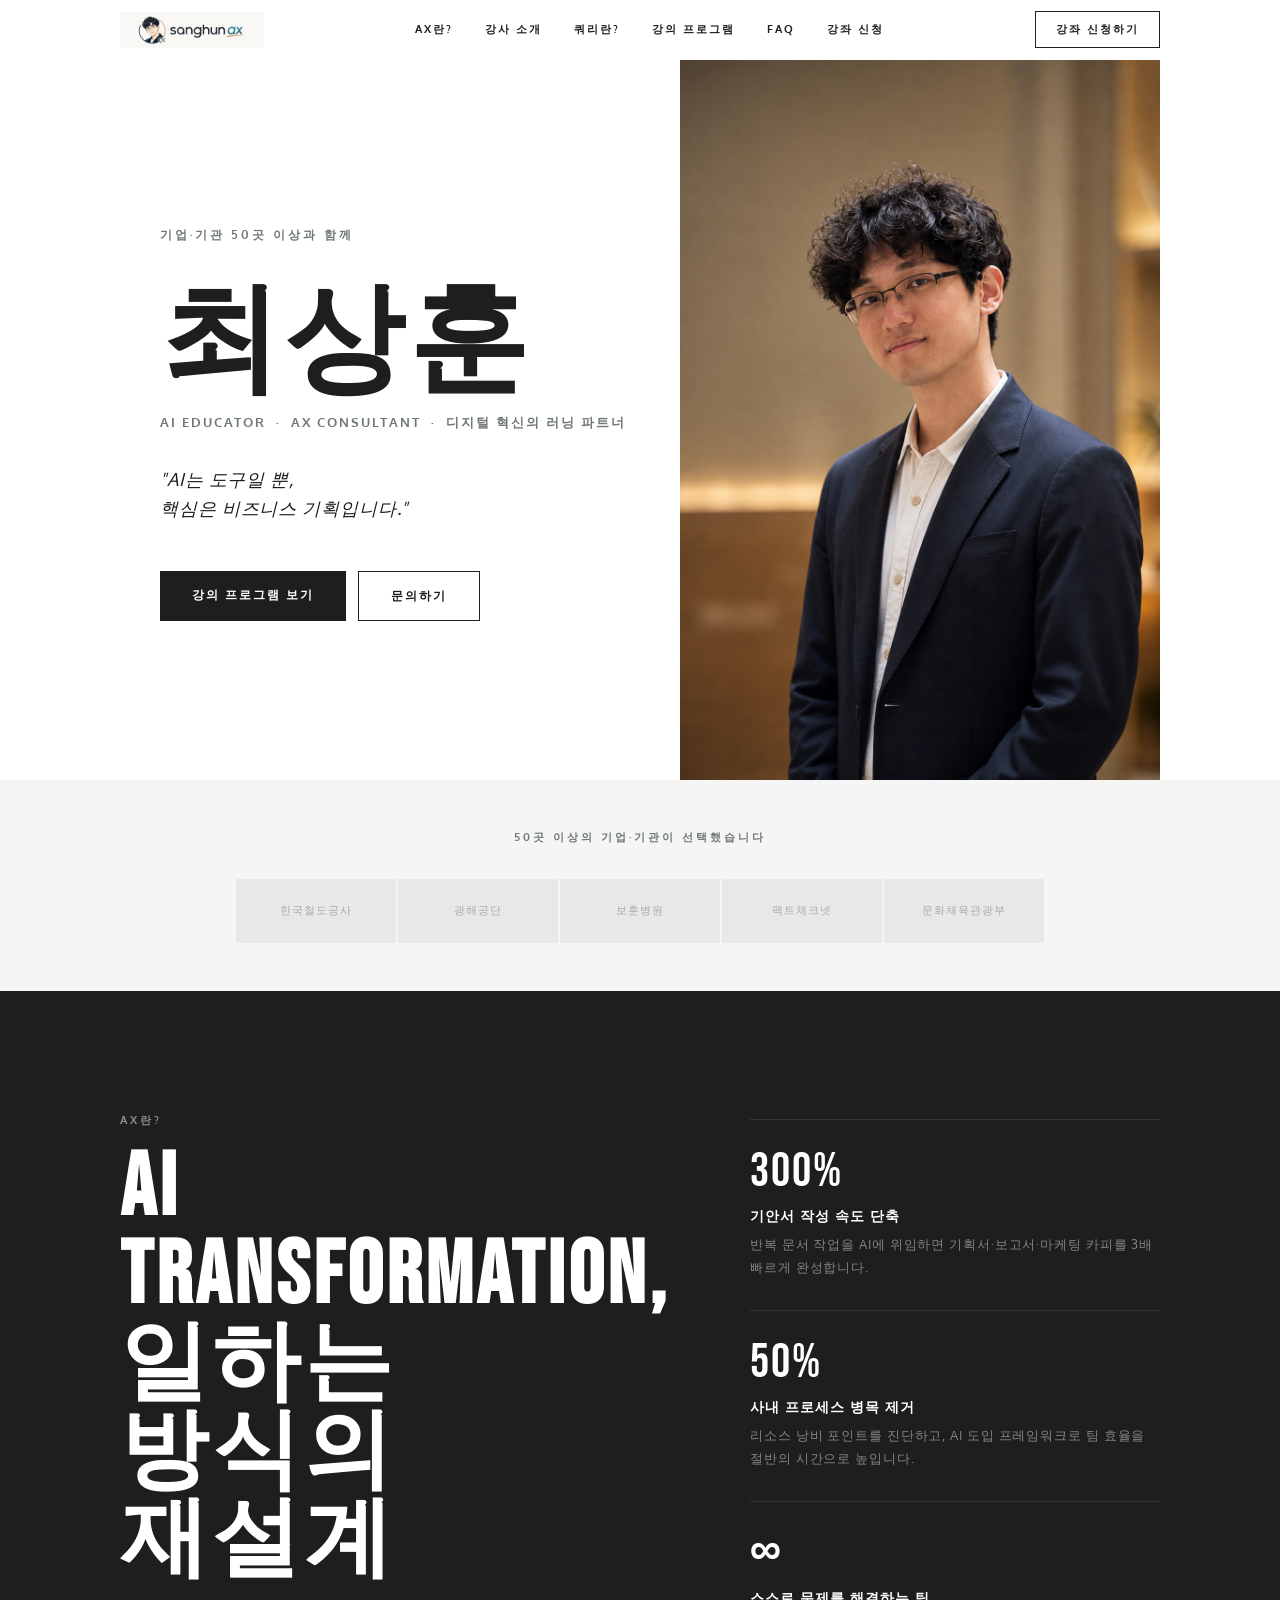
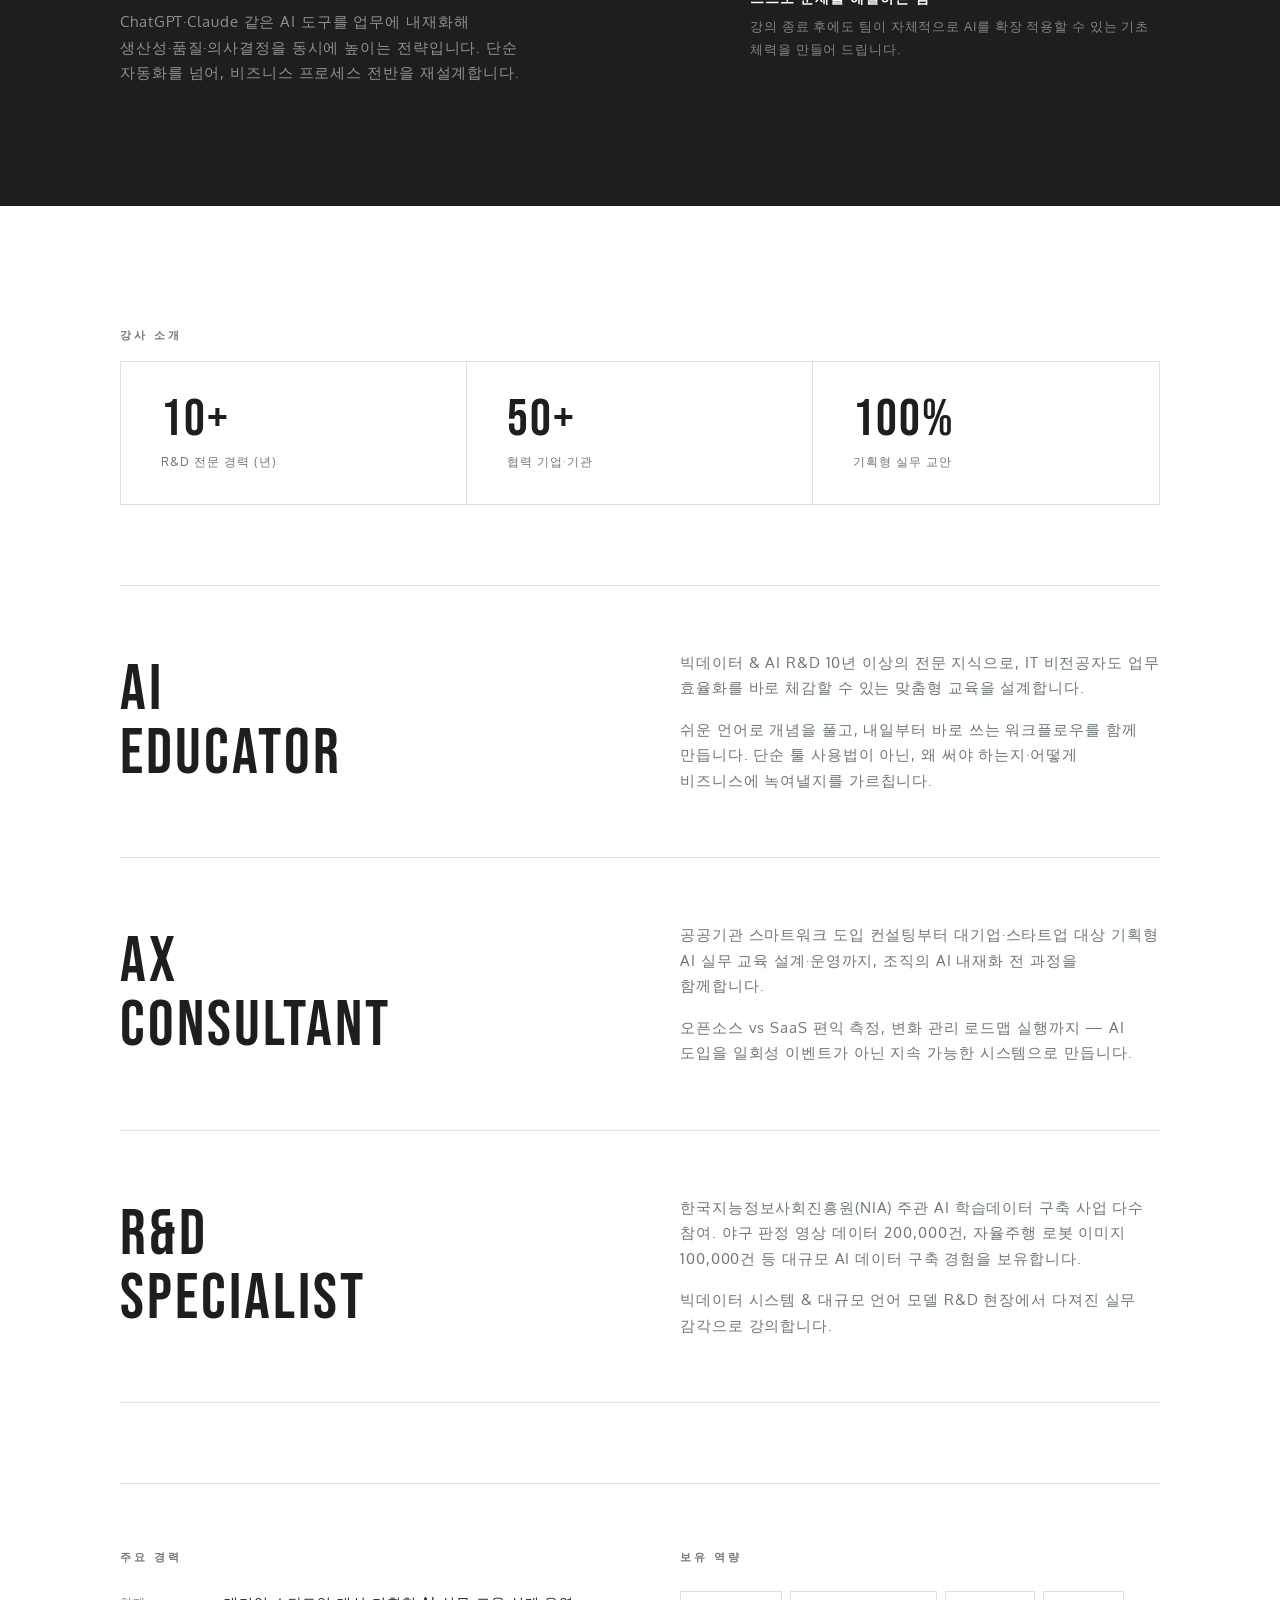
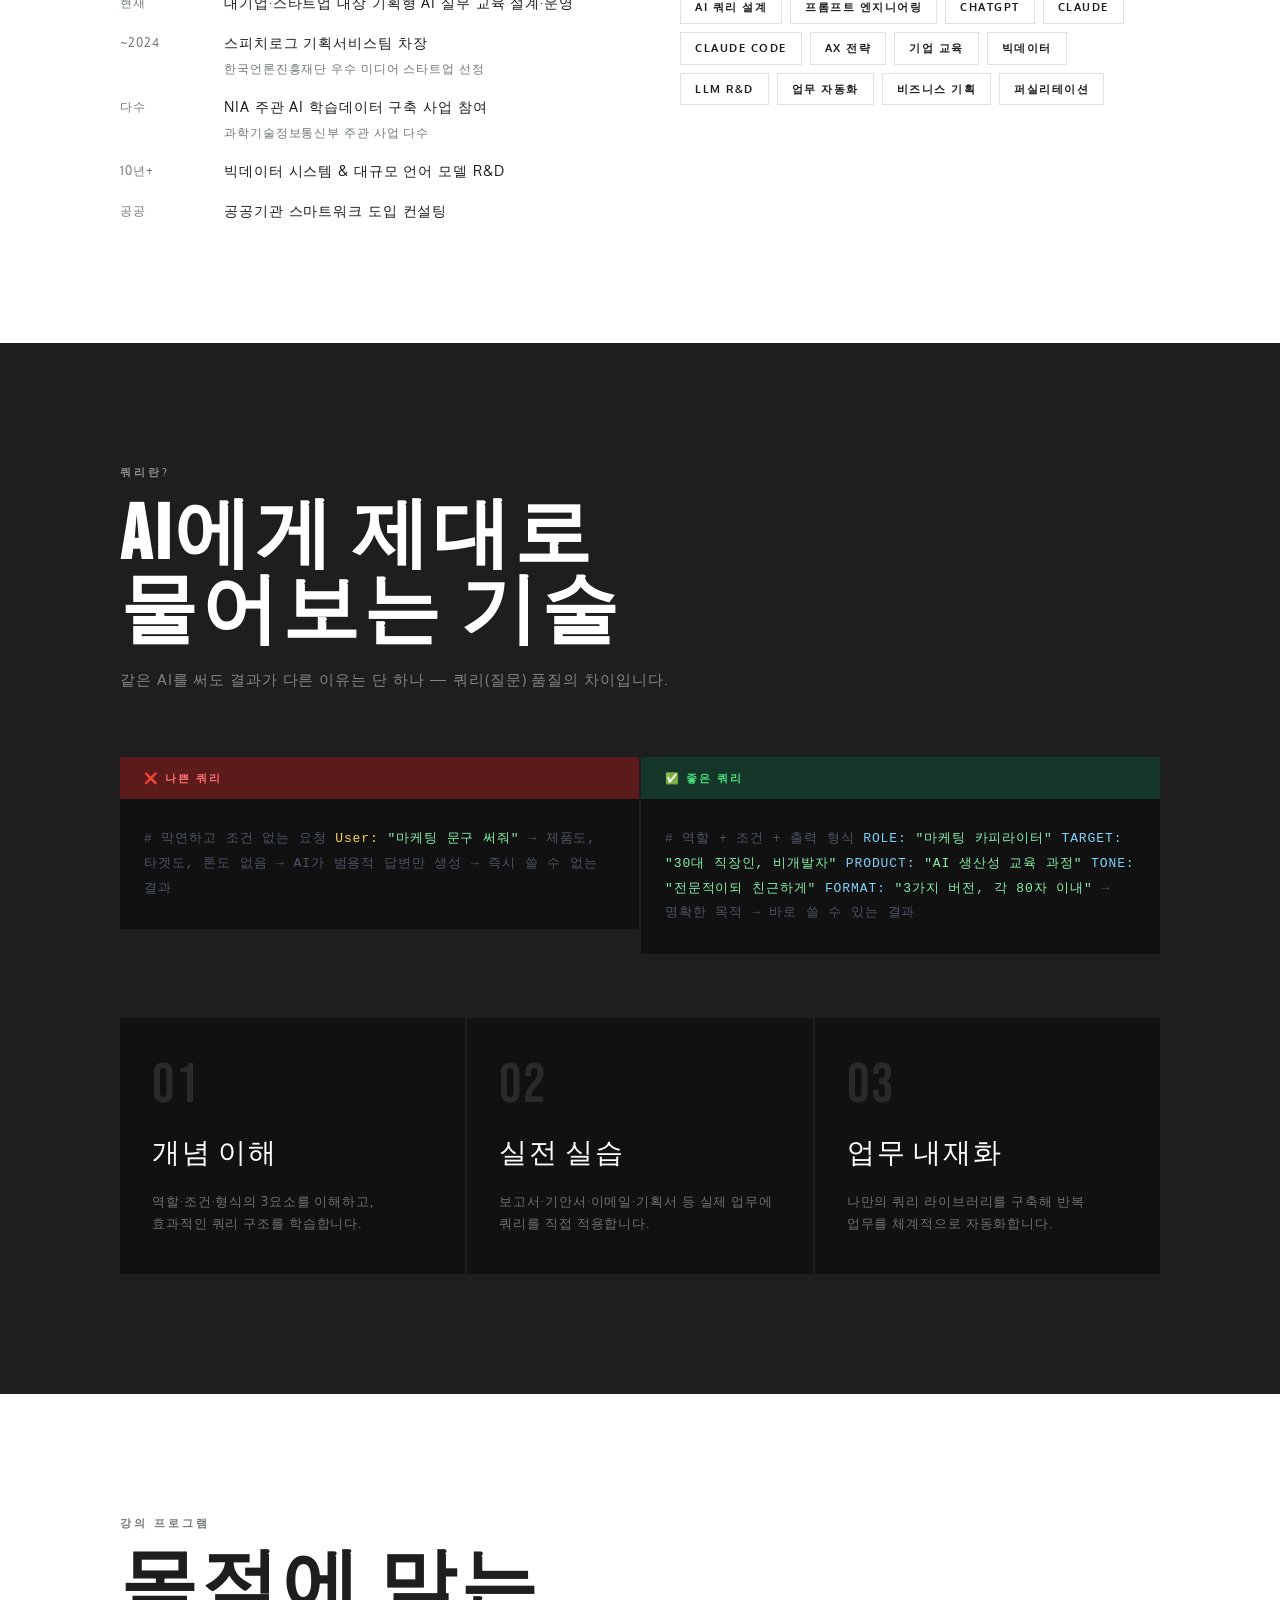
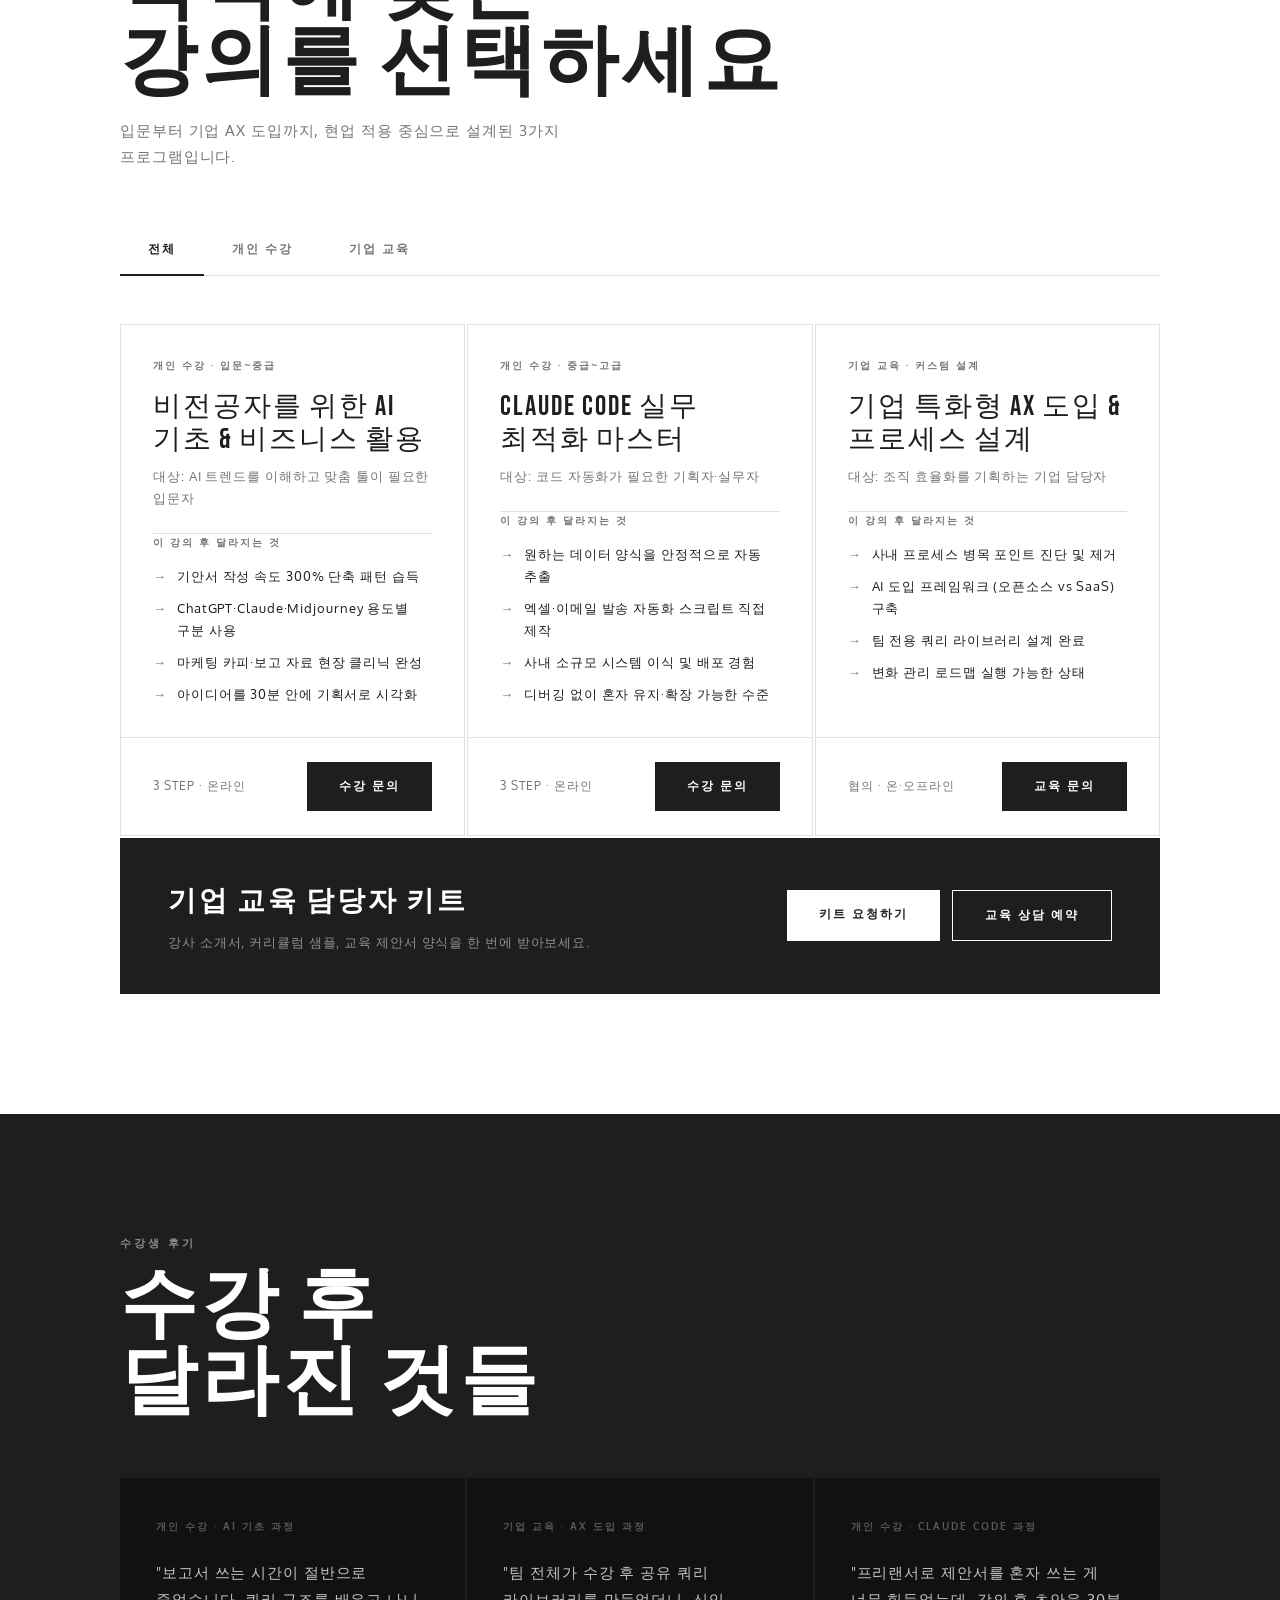
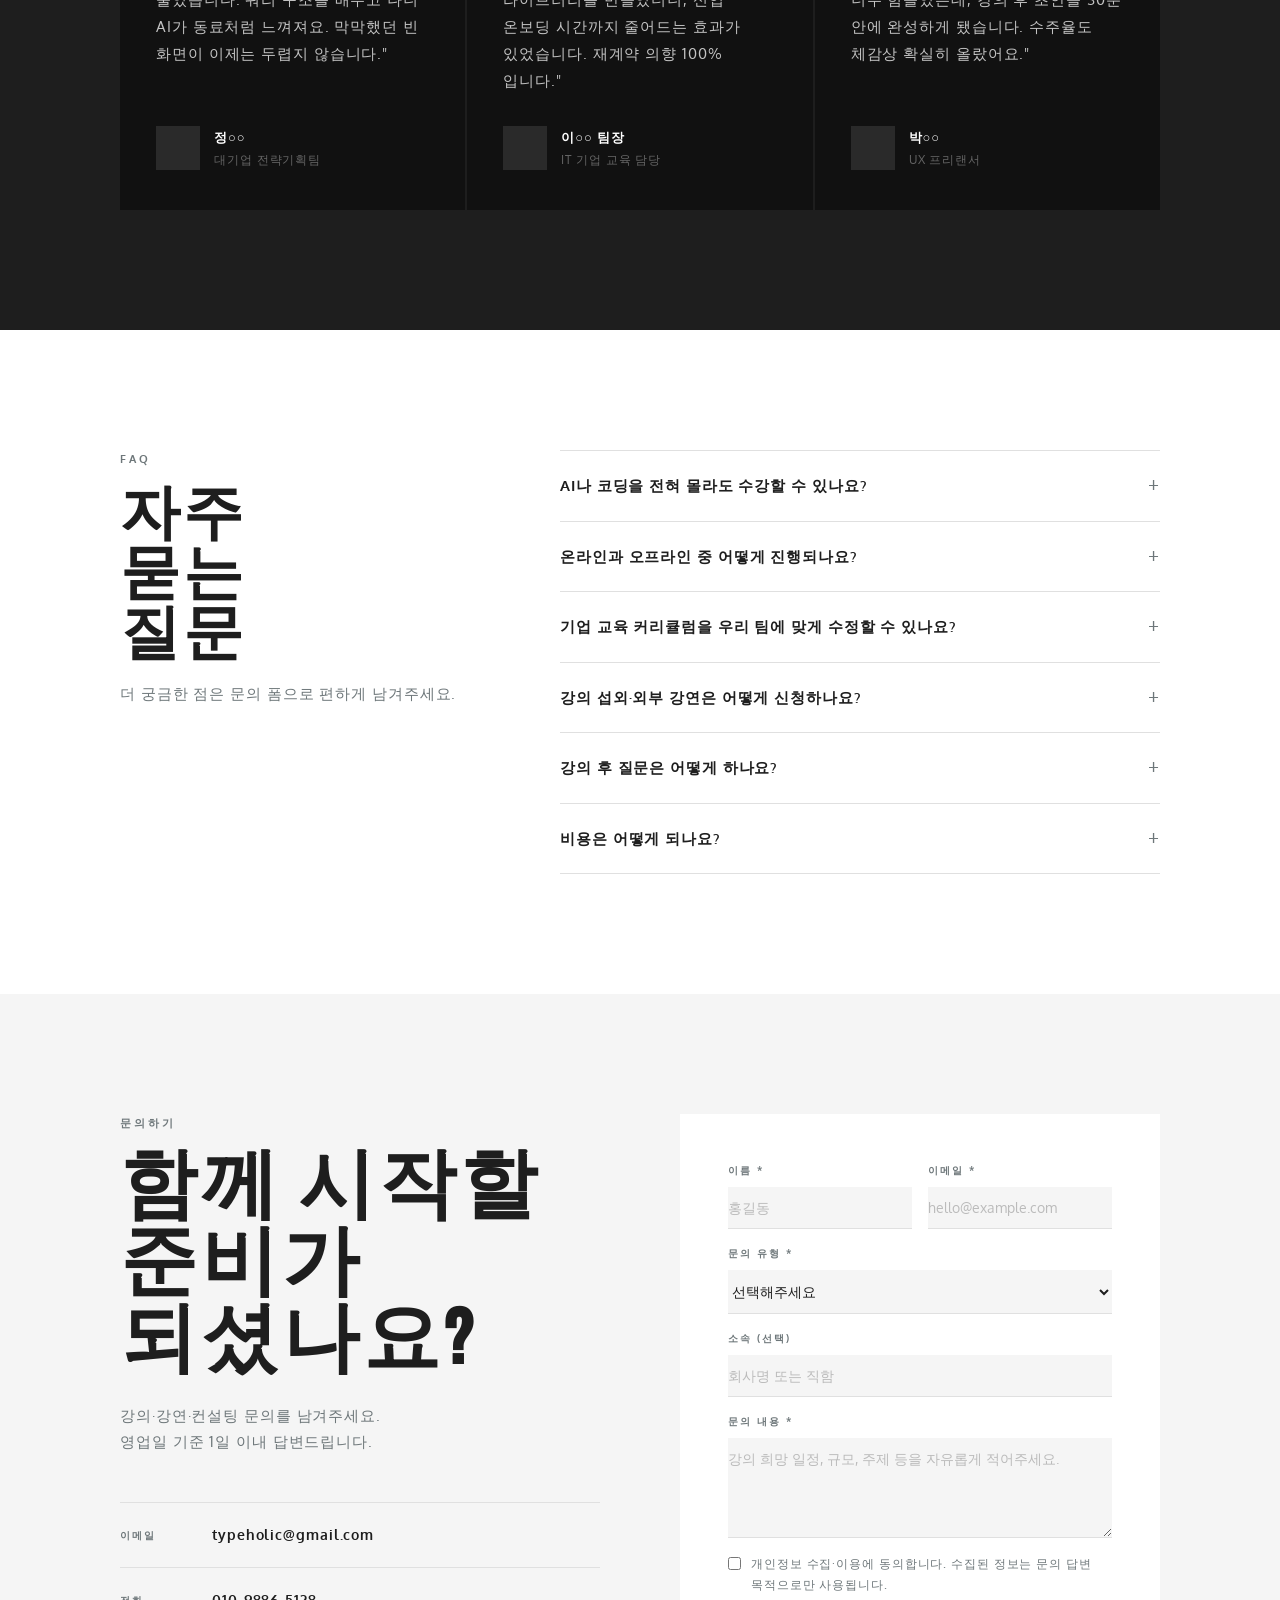
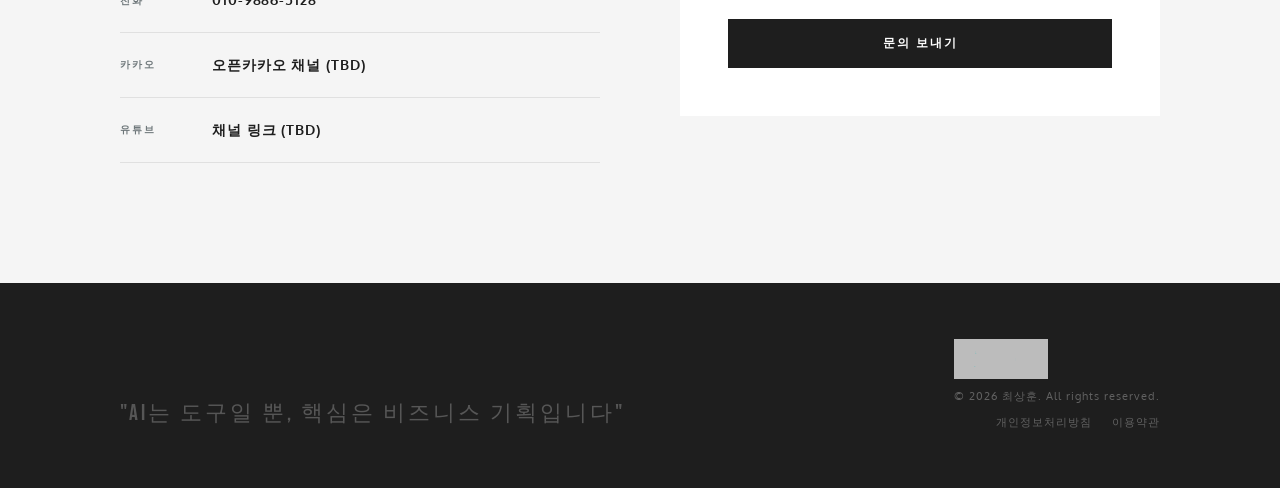
==== about.html @ 155c6e93 "Make course page the site root index; move instructor page to about.html - course.html content is no" ====
<!DOCTYPE html>
<html lang="ko">
<head>
  <meta charset="UTF-8" />
  <meta name="viewport" content="width=device-width, initial-scale=1.0" />
  <title>최상훈 — AI Educator & AX Consultant</title>
  <link rel="preconnect" href="https://fonts.googleapis.com" />
  <link rel="preconnect" href="https://fonts.gstatic.com" crossorigin />
  <link href="https://fonts.googleapis.com/css2?family=Bebas+Neue&family=Oxygen:wght@300;400;700&display=swap" rel="stylesheet" />
  <style>
    /* ─── Reset ─── */
    *, *::before, *::after { box-sizing: border-box; margin: 0; padding: 0; }
    html { scroll-behavior: smooth; }
    body { font-family: 'Oxygen', sans-serif; font-size: 15px; line-height: 1.7; letter-spacing: 0.9px; color: #6e777a; background: #fff; word-break: keep-all; overflow-wrap: break-word; }
    img  { max-width: 100%; display: block; }
    a    { color: inherit; text-decoration: none; }

    /* ─── Tokens ─── */
    :root {
      --black:      #1e1e1e;
      --white:      #ffffff;
      --gray-body:  #6e777a;
      --gray-light: #f5f5f5;
      --border:     #e0e0e0;
      --max-w:      1120px;
      --sec-pad:    120px 0;
    }

    /* ─── Utilities ─── */
    .wrap      { max-width: var(--max-w); margin: 0 auto; padding: 0 40px; }
    .bebas     { font-family: 'Bebas Neue', sans-serif; font-weight: 400; }
    .fade-up   { opacity: 0; transform: translateY(28px); transition: opacity .6s ease, transform .6s ease; }
    .fade-up.visible { opacity: 1; transform: none; }

    /* ─── Placeholder ─── */
    .ph {
      background: #e8e8e8;
      display: flex; align-items: center; justify-content: center;
      color: #aaa; font-size: 13px; letter-spacing: 1px;
    }
    .ph-dark {
      background: #2a2a2a;
      display: flex; align-items: center; justify-content: center;
      color: #555; font-size: 13px; letter-spacing: 1px;
    }

    /* ─── Buttons ─── */
    .btn {
      display: inline-block;
      font-family: 'Oxygen', sans-serif;
      font-size: 12px; font-weight: 700;
      letter-spacing: 2px; text-transform: uppercase;
      padding: 14px 32px;
      cursor: pointer; border: none;
    }
    .btn-dark  { background: var(--black); color: var(--white); }
    .btn-dark:hover { background: #333; }
    .btn-outline-dark { background: transparent; color: var(--black); border: 1.5px solid var(--black); }
    .btn-outline-dark:hover { background: var(--black); color: var(--white); }
    .btn-white { background: var(--white); color: var(--black); }
    .btn-white:hover { background: #eee; }
    .btn-outline-white { background: transparent; color: var(--white); border: 1.5px solid var(--white); }
    .btn-outline-white:hover { background: var(--white); color: var(--black); }

    /* ─── Section Labels ─── */
    .sec-label {
      font-family: 'Oxygen', sans-serif;
      font-size: 11px; font-weight: 700;
      letter-spacing: 3px; text-transform: uppercase;
      margin-bottom: 16px; display: block;
    }
    .sec-label-dark  { color: var(--gray-body); }
    .sec-label-light { color: rgba(255,255,255,0.5); }


    /* ════════════════════════════════════════
       nav-global
    ════════════════════════════════════════ */
    #nav-global {
      position: fixed; top: 0; left: 0; right: 0; z-index: 100;
      height: 60px;
      background: rgba(255,255,255,0);
      border-bottom: 1px solid transparent;
      transition: background .3s, border-color .3s;
    }
    #nav-global.scrolled {
      background: rgba(255,255,255,0.97);
      border-bottom-color: var(--border);
    }
    #nav-global .wrap {
      height: 100%; display: flex; align-items: center; justify-content: space-between;
    }
    .nav-logo {
      font-family: 'Bebas Neue', sans-serif;
      font-size: 22px; letter-spacing: 3px; color: var(--black);
    }
    .nav-links { display: flex; gap: 32px; }
    .nav-links a {
      font-size: 11px; font-weight: 700; letter-spacing: 2px;
      text-transform: uppercase; color: var(--black);
    }
    .nav-links a:hover { opacity: .5; }
    .nav-cta {
      font-family: 'Oxygen', sans-serif;
      font-size: 11px; font-weight: 700; letter-spacing: 2px;
      text-transform: uppercase; color: var(--black);
      border: 1.5px solid var(--black);
      padding: 8px 20px;
    }
    .nav-cta:hover { background: var(--black); color: var(--white); }
    /* 햄버거 (모바일) */
    .nav-hamburger { display: none; flex-direction: column; gap: 5px; cursor: pointer; }
    .nav-hamburger span { width: 24px; height: 2px; background: var(--black); display: block; }
    .nav-mobile-menu {
      display: none; position: fixed; inset: 60px 0 0 0;
      background: var(--white); z-index: 99;
      flex-direction: column; align-items: center; justify-content: center; gap: 32px;
    }
    .nav-mobile-menu.open { display: flex; }
    .nav-mobile-menu a {
      font-size: 13px; font-weight: 700; letter-spacing: 2px;
      text-transform: uppercase; color: var(--black);
    }


    /* ════════════════════════════════════════
       section-hero
    ════════════════════════════════════════ */
    #section-hero {
      background: var(--white);
    }
    .hero-inner {
      max-width: var(--max-w);
      margin: 0 auto;
      padding: 60px 40px 0;
      display: grid; grid-template-columns: 1fr 480px;
      overflow: hidden;
    }
    .hero-copy {
      display: flex; flex-direction: column; justify-content: center;
      padding: 40px 40px 40px 40px;
      max-width: 640px;
    }
    /* 순환 증거 문구 */
    .hero-rotating-wrap {
      height: 32px; overflow: hidden; margin-bottom: 32px;
    }
    .hero-rotating {
      font-family: 'Oxygen', sans-serif;
      font-size: 12px; font-weight: 700; letter-spacing: 3px;
      text-transform: uppercase; color: var(--gray-body);
      display: flex; flex-direction: column;
      transition: transform .5s cubic-bezier(.4,0,.2,1);
    }
    .hero-rotating span { height: 32px; line-height: 32px; flex-shrink: 0; }

    .hero-name {
      font-family: 'Bebas Neue', sans-serif;
      font-size: clamp(72px, 10vw, 120px);
      line-height: 1; letter-spacing: 4px;
      color: var(--black); margin-bottom: 8px;
    }
    .hero-role {
      font-size: 13px; font-weight: 700; letter-spacing: 2px;
      text-transform: uppercase; color: var(--gray-body);
      margin-bottom: 32px;
    }
    .hero-slogan {
      font-size: 18px; color: var(--black);
      line-height: 1.6; margin-bottom: 48px;
      max-width: 480px;
    }
    .hero-slogan em { font-style: italic; }
    .hero-actions  { display: flex; gap: 12px; flex-wrap: wrap; }
    /* 히어로 우측 사진 */
    .hero-photo {
      height: 100%;
    }


    /* ════════════════════════════════════════
       section-proof
    ════════════════════════════════════════ */
    #section-proof { background: var(--gray-light); padding: 48px 0; }
    .proof-label {
      text-align: center;
      font-size: 11px; font-weight: 700; letter-spacing: 3px;
      text-transform: uppercase; color: var(--gray-body);
      margin-bottom: 32px;
    }
    .proof-logos {
      display: flex; align-items: center;
      justify-content: center; flex-wrap: wrap; gap: 2px;
    }
    .proof-logo {
      width: 160px; height: 64px;
      font-size: 11px; letter-spacing: 1px;
    }


    /* ════════════════════════════════════════
       section-about-ax
    ════════════════════════════════════════ */
    #section-about-ax { background: var(--black); padding: var(--sec-pad); }
    .ax-inner { display: grid; grid-template-columns: 1fr 1fr; gap: 80px; align-items: start; }
    .ax-left .sec-title {
      font-family: 'Bebas Neue', sans-serif;
      font-size: clamp(56px, 7vw, 88px);
      letter-spacing: 4px; line-height: 1;
      color: var(--white); margin-bottom: 24px;
    }
    .ax-left p { color: rgba(255,255,255,.55); max-width: 440px; }
    .ax-results { display: flex; flex-direction: column; gap: 32px; padding-top: 8px; }
    .ax-result {
      border-top: 1px solid #333;
      padding-top: 28px;
    }
    .ax-result-num {
      font-family: 'Bebas Neue', sans-serif;
      font-size: 48px; letter-spacing: 2px;
      color: var(--white); line-height: 1; margin-bottom: 8px;
    }
    .ax-result h4 {
      font-size: 14px; font-weight: 700; letter-spacing: 1px;
      color: var(--white); margin-bottom: 6px;
    }
    .ax-result p { font-size: 13px; color: rgba(255,255,255,.45); }


    /* ════════════════════════════════════════
       section-instructor
    ════════════════════════════════════════ */
    #section-instructor { background: var(--white); padding: var(--sec-pad); }
    /* 수치 배너 */
    .instr-stats {
      display: grid; grid-template-columns: repeat(3, 1fr);
      border: 1px solid var(--border);
      margin-bottom: 80px;
    }
    .instr-stat {
      padding: 32px 40px;
      border-right: 1px solid var(--border);
    }
    .instr-stat:last-child { border-right: none; }
    .instr-stat .num {
      font-family: 'Bebas Neue', sans-serif;
      font-size: 52px; letter-spacing: 2px;
      color: var(--black); line-height: 1; margin-bottom: 6px;
    }
    .instr-stat .label { font-size: 12px; letter-spacing: 1px; }

    /* 역할별 블록 */
    .instr-roles { display: flex; flex-direction: column; gap: 0; }
    .instr-role {
      display: grid; grid-template-columns: 1fr 1fr;
      gap: 80px; align-items: center;
      padding: 64px 0;
      border-top: 1px solid var(--border);
    }
    .instr-role:last-child { border-bottom: 1px solid var(--border); }
    .instr-role-title {
      font-family: 'Bebas Neue', sans-serif;
      font-size: clamp(40px, 5vw, 64px);
      letter-spacing: 3px; color: var(--black); line-height: 1;
    }
    .instr-role-body p { margin-bottom: 16px; }
    .instr-role-body p:last-child { margin-bottom: 0; }

    /* 경력 + 태그 */
    .instr-bottom {
      display: grid; grid-template-columns: 1fr 1fr;
      gap: 80px; margin-top: 80px;
      padding-top: 64px; border-top: 1px solid var(--border);
    }
    .instr-career h4 {
      font-size: 11px; font-weight: 700; letter-spacing: 3px;
      text-transform: uppercase; color: var(--gray-body);
      margin-bottom: 24px;
    }
    .career-list { display: flex; flex-direction: column; gap: 16px; }
    .career-item { display: flex; gap: 24px; }
    .career-year { font-size: 12px; color: var(--gray-body); min-width: 80px; padding-top: 2px; }
    .career-desc { font-size: 14px; color: var(--black); }
    .career-award { font-size: 12px; color: var(--gray-body); margin-top: 4px; }

    .instr-skills h4 {
      font-size: 11px; font-weight: 700; letter-spacing: 3px;
      text-transform: uppercase; color: var(--gray-body);
      margin-bottom: 24px;
    }
    .skill-tags { display: flex; flex-wrap: wrap; gap: 8px; }
    .skill-tag {
      font-size: 11px; font-weight: 700; letter-spacing: 1.5px;
      text-transform: uppercase; color: var(--black);
      border: 1px solid var(--border); padding: 6px 14px;
    }


    /* ════════════════════════════════════════
       section-query-intro
    ════════════════════════════════════════ */
    #section-query-intro { background: var(--black); padding: var(--sec-pad); }
    .query-header { margin-bottom: 64px; }
    .query-title {
      font-family: 'Bebas Neue', sans-serif;
      font-size: clamp(48px, 6vw, 80px);
      letter-spacing: 4px; color: var(--white); line-height: 1;
      margin-bottom: 16px;
    }
    .query-subtitle { color: rgba(255,255,255,.45); max-width: 560px; }
    /* 비교 코드 블록 */
    .query-compare { display: grid; grid-template-columns: 1fr 1fr; gap: 2px; margin-bottom: 64px; }
    .query-block {}
    .query-block-label {
      font-size: 11px; font-weight: 700; letter-spacing: 2px;
      text-transform: uppercase; padding: 12px 24px;
    }
    .query-block.bad  .query-block-label { background: #5c1a1a; color: #f87171; }
    .query-block.good .query-block-label { background: #14372a; color: #4ade80; }
    .query-code {
      background: #111; padding: 28px 24px;
      font-family: 'JetBrains Mono', 'Courier New', monospace;
      font-size: 13px; line-height: 1.9; color: #aaa;
    }
    .query-code .kw  { color: #7dd3fc; }
    .query-code .str { color: #86efac; }
    .query-code .cm  { color: #4b5563; }
    .query-code .hl  { color: #fcd34d; }
    /* 3단계 */
    .query-steps { display: grid; grid-template-columns: repeat(3, 1fr); gap: 2px; }
    .query-step { background: #111; padding: 40px 32px; }
    .step-num {
      font-family: 'Bebas Neue', sans-serif;
      font-size: 56px; letter-spacing: 2px;
      color: #2a2a2a; line-height: 1; margin-bottom: 16px;
    }
    .step-title {
      font-family: 'Bebas Neue', sans-serif;
      font-size: 28px; letter-spacing: 2px;
      color: var(--white); margin-bottom: 12px;
    }
    .step-desc { font-size: 13px; color: rgba(255,255,255,.4); line-height: 1.7; }


    /* ════════════════════════════════════════
       section-programs
    ════════════════════════════════════════ */
    #section-programs { background: var(--white); padding: var(--sec-pad); }
    .prog-header { margin-bottom: 56px; }
    .prog-title {
      font-family: 'Bebas Neue', sans-serif;
      font-size: clamp(48px, 6vw, 80px);
      letter-spacing: 4px; color: var(--black); line-height: 1;
      margin-bottom: 16px;
    }
    .prog-desc { max-width: 480px; }
    /* 탭 */
    .prog-tabs { display: flex; gap: 0; margin-bottom: 48px; border-bottom: 1px solid var(--border); }
    .prog-tab {
      font-size: 12px; font-weight: 700; letter-spacing: 2px;
      text-transform: uppercase; color: var(--gray-body);
      padding: 14px 28px; cursor: pointer;
      border-bottom: 2px solid transparent; margin-bottom: -1px;
    }
    .prog-tab.active { color: var(--black); border-bottom-color: var(--black); }
    .prog-panel { display: none; }
    .prog-panel.active { display: grid; grid-template-columns: repeat(3, 1fr); gap: 2px; }
    /* 프로그램 카드 */
    .prog-card { border: 1px solid var(--border); display: flex; flex-direction: column; }
    .prog-card-head { padding: 32px 32px 0; }
    .prog-card-type {
      font-size: 10px; font-weight: 700; letter-spacing: 2px;
      text-transform: uppercase; color: var(--gray-body); margin-bottom: 16px;
    }
    .prog-card-name {
      font-family: 'Bebas Neue', sans-serif;
      font-size: 28px; letter-spacing: 2px;
      color: var(--black); line-height: 1.2; margin-bottom: 8px;
    }
    .prog-card-target { font-size: 13px; color: var(--gray-body); }
    .prog-card-divider { height: 1px; background: var(--border); margin: 24px 0; }
    .prog-card-results { padding: 0 32px; flex: 1; }
    .prog-card-results h5 {
      font-size: 10px; font-weight: 700; letter-spacing: 2px;
      text-transform: uppercase; color: var(--gray-body); margin-bottom: 14px;
    }
    .prog-card-results ul { list-style: none; display: flex; flex-direction: column; gap: 10px; }
    .prog-card-results li {
      font-size: 13px; color: var(--black);
      display: flex; gap: 10px;
    }
    .prog-card-results li::before { content: "→"; color: var(--gray-body); flex-shrink: 0; }
    .prog-card-footer {
      padding: 24px 32px; margin-top: 32px;
      border-top: 1px solid var(--border);
      display: flex; justify-content: space-between; align-items: center;
    }
    .prog-card-duration { font-size: 12px; color: var(--gray-body); letter-spacing: 1px; }

    /* 기업 담당자 키트 */
    .corp-kit {
      margin-top: 2px;
      background: var(--black); padding: 40px 48px;
      display: flex; align-items: center; justify-content: space-between; gap: 32px;
    }
    .corp-kit-text h4 {
      font-family: 'Bebas Neue', sans-serif;
      font-size: 28px; letter-spacing: 3px;
      color: var(--white); margin-bottom: 6px;
    }
    .corp-kit-text p { font-size: 13px; color: rgba(255,255,255,.5); }
    .corp-kit-actions { display: flex; gap: 12px; flex-shrink: 0; }


    /* ════════════════════════════════════════
       section-testimonials
    ════════════════════════════════════════ */
    #section-testimonials { background: var(--black); padding: var(--sec-pad); }
    .testi-header { margin-bottom: 56px; }
    .testi-title {
      font-family: 'Bebas Neue', sans-serif;
      font-size: clamp(48px, 6vw, 80px);
      letter-spacing: 4px; color: var(--white); line-height: 1;
      margin-bottom: 16px;
    }
    .testi-grid { display: grid; grid-template-columns: repeat(3, 1fr); gap: 2px; }
    .testi-card { background: #111; padding: 40px 36px; display: flex; flex-direction: column; }
    .testi-type {
      font-size: 10px; font-weight: 700; letter-spacing: 2px;
      text-transform: uppercase; color: rgba(255,255,255,.3);
      margin-bottom: 24px;
    }
    .testi-body {
      font-size: 15px; color: rgba(255,255,255,.75);
      line-height: 1.8; flex: 1; margin-bottom: 32px;
    }
    .testi-author { display: flex; gap: 14px; align-items: center; }
    .testi-avatar { width: 44px; height: 44px; background: #2a2a2a; flex-shrink: 0; }
    .testi-name  { font-size: 13px; font-weight: 700; color: var(--white); }
    .testi-info  { font-size: 12px; color: rgba(255,255,255,.35); margin-top: 2px; }


    /* ════════════════════════════════════════
       section-faq
    ════════════════════════════════════════ */
    #section-faq { background: var(--white); padding: var(--sec-pad); }
    .faq-layout { display: grid; grid-template-columns: 360px 1fr; gap: 80px; align-items: start; }
    .faq-sidebar-title {
      font-family: 'Bebas Neue', sans-serif;
      font-size: clamp(40px, 5vw, 60px);
      letter-spacing: 3px; color: var(--black); line-height: 1;
      margin-bottom: 16px;
    }
    .faq-sidebar p { color: var(--gray-body); }
    .faq-list { display: flex; flex-direction: column; }
    .faq-item { border-top: 1px solid var(--border); }
    .faq-item:last-child { border-bottom: 1px solid var(--border); }
    .faq-q {
      display: flex; justify-content: space-between; align-items: flex-start;
      padding: 22px 0; cursor: pointer; gap: 16px;
    }
    .faq-q span { font-size: 15px; color: var(--black); font-weight: 700; }
    .faq-toggle { font-size: 20px; color: var(--gray-body); flex-shrink: 0; line-height: 1; transition: transform .3s; }
    .faq-item.open .faq-toggle { transform: rotate(45deg); }
    .faq-a {
      font-size: 14px; color: var(--gray-body); line-height: 1.8;
      max-height: 0; overflow: hidden; transition: max-height .4s ease, padding .3s;
    }
    .faq-item.open .faq-a { max-height: 300px; padding-bottom: 22px; }


    /* ════════════════════════════════════════
       section-contact
    ════════════════════════════════════════ */
    #section-contact { background: var(--gray-light); padding: var(--sec-pad); }
    .contact-grid { display: grid; grid-template-columns: 1fr 1fr; gap: 80px; align-items: start; }
    .contact-cta {
      font-family: 'Bebas Neue', sans-serif;
      font-size: clamp(48px, 6vw, 80px);
      letter-spacing: 4px; color: var(--black); line-height: 1;
      margin-bottom: 24px;
    }
    .contact-desc { color: var(--gray-body); margin-bottom: 48px; }
    .contact-links { display: flex; flex-direction: column; gap: 0; }
    .contact-link {
      display: flex; gap: 20px; align-items: center;
      padding: 20px 0; border-top: 1px solid var(--border);
    }
    .contact-link:last-child { border-bottom: 1px solid var(--border); }
    .contact-link-label {
      font-size: 10px; font-weight: 700; letter-spacing: 2px;
      text-transform: uppercase; color: var(--gray-body); min-width: 72px;
    }
    .contact-link-value { font-size: 14px; color: var(--black); font-weight: 700; }
    /* 폼 */
    .contact-form { background: var(--white); padding: 48px; }
    .form-row  { display: grid; grid-template-columns: 1fr 1fr; gap: 16px; }
    .form-group { display: flex; flex-direction: column; gap: 8px; margin-bottom: 16px; }
    .form-group label {
      font-size: 10px; font-weight: 700; letter-spacing: 2px;
      text-transform: uppercase; color: var(--gray-body);
    }
    .form-group input,
    .form-group select,
    .form-group textarea {
      font-family: 'Oxygen', sans-serif; font-size: 14px;
      color: var(--black); background: var(--gray-light);
      border: none; border-bottom: 1.5px solid var(--border);
      padding: 12px 0; outline: none;
      transition: border-color .2s;
    }
    .form-group input:focus,
    .form-group select:focus,
    .form-group textarea:focus { border-bottom-color: var(--black); }
    .form-group input::placeholder,
    .form-group textarea::placeholder { color: #bbb; }
    .form-group select { cursor: pointer; }
    .form-group textarea { resize: vertical; min-height: 100px; }
    .form-privacy {
      display: flex; gap: 10px; align-items: flex-start;
      margin-bottom: 24px; font-size: 12px; color: var(--gray-body);
    }
    .form-privacy input { margin-top: 3px; accent-color: var(--black); flex-shrink: 0; }
    .form-submit {
      width: 100%; padding: 16px;
      background: var(--black); color: var(--white);
      font-family: 'Oxygen', sans-serif;
      font-size: 12px; font-weight: 700; letter-spacing: 2px;
      text-transform: uppercase; border: none; cursor: pointer;
    }
    .form-submit:hover { background: #333; }


    /* ════════════════════════════════════════
       footer-global
    ════════════════════════════════════════ */
    #footer-global { background: var(--black); padding: 56px 0; }
    #footer-global .wrap {
      display: flex; justify-content: space-between;
      align-items: flex-end; flex-wrap: wrap; gap: 24px;
    }
    .footer-slogan {
      font-family: 'Bebas Neue', sans-serif;
      font-size: 22px; letter-spacing: 3px;
      color: rgba(255,255,255,.25);
    }
    .footer-right { text-align: right; }
    .footer-logo {
      font-family: 'Bebas Neue', sans-serif;
      font-size: 18px; letter-spacing: 3px;
      color: var(--white); margin-bottom: 8px;
    }
    .footer-copy { font-size: 11px; color: rgba(255,255,255,.3); letter-spacing: 1px; }
    .footer-links { display: flex; gap: 20px; margin-top: 8px; justify-content: flex-end; }
    .footer-links a { font-size: 11px; color: rgba(255,255,255,.3); letter-spacing: 1px; }
    .footer-links a:hover { color: rgba(255,255,255,.6); }


    /* ─── Responsive ─── */
    @media (max-width: 900px) {
      .hero-inner   { grid-template-columns: 1fr; padding: 60px 24px 0; }
      .hero-photo   { display: none; }
      .hero-copy    { padding: 40px 0; }
      .proof-logo   { width: calc(50% - 1px); }
      .ax-inner     { grid-template-columns: 1fr; gap: 48px; }
      .instr-stats  { grid-template-columns: 1fr; }
      .instr-stat   { border-right: none; border-bottom: 1px solid var(--border); }
      .instr-role   { grid-template-columns: 1fr; gap: 24px; }
      .instr-bottom { grid-template-columns: 1fr; gap: 48px; }
      .query-compare{ grid-template-columns: 1fr; }
      .query-steps  { grid-template-columns: 1fr; }
      .prog-panel.active { grid-template-columns: 1fr; }
      .testi-grid   { grid-template-columns: 1fr; }
      .faq-layout   { grid-template-columns: 1fr; gap: 40px; }
      .contact-grid { grid-template-columns: 1fr; gap: 48px; }
      .contact-form { padding: 32px 24px; }
      .form-row     { grid-template-columns: 1fr; }
      .corp-kit     { flex-direction: column; align-items: flex-start; }
      .nav-links    { display: none; }
      .nav-hamburger{ display: flex; }
      .nav-cta      { display: none; }
    }
  </style>
</head>
<body>

  <!-- ══════════════════════════════════════
       nav-global
  ══════════════════════════════════════ -->
  <nav id="nav-global">
    <div class="wrap">
      <a href="#section-hero" class="nav-logo">
        <img src="assets/sanghun-ax-logo-header.png" alt="sanghun ax" style="height:36px; width:auto; display:block;" />
      </a>
      <div class="nav-links">
        <a href="#section-about-ax">AX란?</a>
        <a href="#section-instructor">강사 소개</a>
        <a href="#section-query-intro">쿼리란?</a>
        <a href="#section-programs">강의 프로그램</a>
        <a href="#section-faq">FAQ</a>
        <a href="index.html">강좌 신청</a>
      </div>
      <a href="index.html" class="nav-cta">강좌 신청하기</a>
      <div class="nav-hamburger" id="hamburger">
        <span></span><span></span><span></span>
      </div>
    </div>
  </nav>

  <!-- 모바일 메뉴 -->
  <div class="nav-mobile-menu" id="mobileMenu">
    <a href="#section-about-ax"     onclick="closeMobile()">AX란?</a>
    <a href="#section-instructor"   onclick="closeMobile()">강사 소개</a>
    <a href="#section-query-intro"  onclick="closeMobile()">쿼리란?</a>
    <a href="#section-programs"     onclick="closeMobile()">강의 프로그램</a>
    <a href="#section-faq"          onclick="closeMobile()">FAQ</a>
    <a href="index.html"            onclick="closeMobile()">강좌 신청</a>
  </div>


  <!-- ══════════════════════════════════════
       section-hero
       순환 증거 문구 + 강사 이름 + 태그라인 + CTA
  ══════════════════════════════════════ -->
  <section id="section-hero">
    <div class="hero-inner">
    <div class="hero-copy">
      <!-- 순환 증거 문구 -->
      <div class="hero-rotating-wrap">
        <div class="hero-rotating" id="rotatingText">
          <span>R&D 전문 경력 10년+</span>
          <span>기업·기관 50곳 이상과 함께</span>
          <span>기획 기반 AI 실전 교육</span>
        </div>
      </div>

      <h1 class="hero-name">최상훈</h1>
      <div class="hero-role">AI Educator&nbsp;&nbsp;·&nbsp;&nbsp;AX Consultant&nbsp;&nbsp;·&nbsp;&nbsp;디지털 혁신의 러닝 파트너</div>
      <p class="hero-slogan">
        <em>"AI는 도구일 뿐,<br />핵심은 비즈니스 기획입니다."</em>
      </p>
      <div class="hero-actions">
        <a href="#section-programs" class="btn btn-dark">강의 프로그램 보기</a>
        <a href="#section-contact" class="btn btn-outline-dark">문의하기</a>
      </div>
    </div>

    <img src="assets/choi-instructor-profile.png" alt="최상훈 강사" class="hero-photo" style="object-fit:cover; object-position:center 10%; width:100%; height:100%;" />
    </div>
  </section>


  <!-- ══════════════════════════════════════
       section-proof
       협력 기관 로고 스트립
  ══════════════════════════════════════ -->
  <section id="section-proof">
    <div class="wrap">
      <p class="proof-label">50곳 이상의 기업·기관이 선택했습니다</p>
      <div class="proof-logos">
        <div class="proof-logo ph">한국철도공사</div>
        <div class="proof-logo ph">광해공단</div>
        <div class="proof-logo ph">보훈병원</div>
        <div class="proof-logo ph">팩트체크넷</div>
        <div class="proof-logo ph">문화체육관광부</div>
      </div>
    </div>
  </section>


  <!-- ══════════════════════════════════════
       section-about-ax
       AX 개념 + 결과 중심 3가지 수혜
  ══════════════════════════════════════ -->
  <section id="section-about-ax">
    <div class="wrap">
      <div class="ax-inner fade-up">
        <div class="ax-left">
          <span class="sec-label sec-label-light">AX란?</span>
          <h2 class="sec-title ax-left" style="font-family:'Bebas Neue',sans-serif; font-size:clamp(56px,7vw,88px); letter-spacing:4px; line-height:1; color:#fff; margin-bottom:24px;">AI Transformation,<br />일하는 방식의<br />재설계</h2>
          <p style="color:rgba(255,255,255,.5); max-width:400px;">
            ChatGPT·Claude 같은 AI 도구를 업무에 내재화해 생산성·품질·의사결정을 동시에 높이는 전략입니다. 단순 자동화를 넘어, 비즈니스 프로세스 전반을 재설계합니다.
          </p>
        </div>
        <div class="ax-results">
          <div class="ax-result">
            <div class="ax-result-num">300%</div>
            <h4>기안서 작성 속도 단축</h4>
            <p>반복 문서 작업을 AI에 위임하면 기획서·보고서·마케팅 카피를 3배 빠르게 완성합니다.</p>
          </div>
          <div class="ax-result">
            <div class="ax-result-num">50%</div>
            <h4>사내 프로세스 병목 제거</h4>
            <p>리소스 낭비 포인트를 진단하고, AI 도입 프레임워크로 팀 효율을 절반의 시간으로 높입니다.</p>
          </div>
          <div class="ax-result">
            <div class="ax-result-num">∞</div>
            <h4>스스로 문제를 해결하는 팀</h4>
            <p>강의 종료 후에도 팀이 자체적으로 AI를 확장 적용할 수 있는 기초 체력을 만들어 드립니다.</p>
          </div>
        </div>
      </div>
    </div>
  </section>


  <!-- ══════════════════════════════════════
       section-instructor
       역할별 H1 + 경력 + 역량
  ══════════════════════════════════════ -->
  <section id="section-instructor">
    <div class="wrap">
      <span class="sec-label sec-label-dark">강사 소개</span>

      <!-- 수치 배너 -->
      <div class="instr-stats fade-up">
        <div class="instr-stat">
          <div class="num">10+</div>
          <div class="label">R&D 전문 경력 (년)</div>
        </div>
        <div class="instr-stat">
          <div class="num">50+</div>
          <div class="label">협력 기업·기관</div>
        </div>
        <div class="instr-stat">
          <div class="num">100%</div>
          <div class="label">기획형 실무 교안</div>
        </div>
      </div>

      <!-- 역할별 블록 -->
      <div class="instr-roles">

        <div class="instr-role fade-up">
          <div class="instr-role-title">AI<br />EDUCATOR</div>
          <div class="instr-role-body">
            <p>
              빅데이터 & AI R&D 10년 이상의 전문 지식으로, IT 비전공자도 업무 효율화를 바로 체감할 수 있는 맞춤형 교육을 설계합니다.
            </p>
            <p>
              쉬운 언어로 개념을 풀고, 내일부터 바로 쓰는 워크플로우를 함께 만듭니다. 단순 툴 사용법이 아닌, 왜 써야 하는지·어떻게 비즈니스에 녹여낼지를 가르칩니다.
            </p>
          </div>
        </div>

        <div class="instr-role fade-up">
          <div class="instr-role-title">AX<br />CONSULTANT</div>
          <div class="instr-role-body">
            <p>
              공공기관 스마트워크 도입 컨설팅부터 대기업·스타트업 대상 기획형 AI 실무 교육 설계·운영까지, 조직의 AI 내재화 전 과정을 함께합니다.
            </p>
            <p>
              오픈소스 vs SaaS 편익 측정, 변화 관리 로드맵 실행까지 — AI 도입을 일회성 이벤트가 아닌 지속 가능한 시스템으로 만듭니다.
            </p>
          </div>
        </div>

        <div class="instr-role fade-up">
          <div class="instr-role-title">R&D<br />SPECIALIST</div>
          <div class="instr-role-body">
            <p>
              한국지능정보사회진흥원(NIA) 주관 AI 학습데이터 구축 사업 다수 참여. 야구 판정 영상 데이터 200,000건, 자율주행 로봇 이미지 100,000건 등 대규모 AI 데이터 구축 경험을 보유합니다.
            </p>
            <p>
              빅데이터 시스템 & 대규모 언어 모델 R&D 현장에서 다져진 실무 감각으로 강의합니다.
            </p>
          </div>
        </div>

      </div>

      <!-- 경력 + 태그 -->
      <div class="instr-bottom fade-up">
        <div class="instr-career">
          <h4>주요 경력</h4>
          <div class="career-list">
            <div class="career-item">
              <div class="career-year">현재</div>
              <div>
                <div class="career-desc">대기업·스타트업 대상 기획형 AI 실무 교육 설계·운영</div>
              </div>
            </div>
            <div class="career-item">
              <div class="career-year">~2024</div>
              <div>
                <div class="career-desc">스피치로그 기획서비스팀 차장</div>
                <div class="career-award">한국언론진흥재단 우수 미디어 스타트업 선정</div>
              </div>
            </div>
            <div class="career-item">
              <div class="career-year">다수</div>
              <div>
                <div class="career-desc">NIA 주관 AI 학습데이터 구축 사업 참여</div>
                <div class="career-award">과학기술정보통신부 주관 사업 다수</div>
              </div>
            </div>
            <div class="career-item">
              <div class="career-year">10년+</div>
              <div>
                <div class="career-desc">빅데이터 시스템 & 대규모 언어 모델 R&D</div>
              </div>
            </div>
            <div class="career-item">
              <div class="career-year">공공</div>
              <div>
                <div class="career-desc">공공기관 스마트워크 도입 컨설팅</div>
              </div>
            </div>
          </div>
        </div>
        <div class="instr-skills">
          <h4>보유 역량</h4>
          <div class="skill-tags">
            <span class="skill-tag">AI 쿼리 설계</span>
            <span class="skill-tag">프롬프트 엔지니어링</span>
            <span class="skill-tag">ChatGPT</span>
            <span class="skill-tag">Claude</span>
            <span class="skill-tag">Claude Code</span>
            <span class="skill-tag">AX 전략</span>
            <span class="skill-tag">기업 교육</span>
            <span class="skill-tag">빅데이터</span>
            <span class="skill-tag">LLM R&D</span>
            <span class="skill-tag">업무 자동화</span>
            <span class="skill-tag">비즈니스 기획</span>
            <span class="skill-tag">퍼실리테이션</span>
          </div>
        </div>
      </div>

    </div>
  </section>


  <!-- ══════════════════════════════════════
       section-query-intro
       나쁜 쿼리 vs 좋은 쿼리 + 3단계
  ══════════════════════════════════════ -->
  <section id="section-query-intro">
    <div class="wrap">
      <div class="query-header fade-up">
        <span class="sec-label sec-label-light">쿼리란?</span>
        <h2 class="query-title">AI에게 제대로<br />물어보는 기술</h2>
        <p class="query-subtitle">같은 AI를 써도 결과가 다른 이유는 단 하나 — 쿼리(질문) 품질의 차이입니다.</p>
      </div>

      <div class="query-compare fade-up">
        <div class="query-block bad">
          <div class="query-block-label">❌ 나쁜 쿼리</div>
          <div class="query-code">
<span class="cm"># 막연하고 조건 없는 요청</span>

<span class="hl">User:</span> <span class="str">"마케팅 문구 써줘"</span>

<span class="cm">→ 제품도, 타겟도, 톤도 없음</span>
<span class="cm">→ AI가 범용적 답변만 생성</span>
<span class="cm">→ 즉시 쓸 수 없는 결과</span>
          </div>
        </div>
        <div class="query-block good">
          <div class="query-block-label">✅ 좋은 쿼리</div>
          <div class="query-code">
<span class="cm"># 역할 + 조건 + 출력 형식</span>

<span class="kw">ROLE:</span>    <span class="str">"마케팅 카피라이터"</span>
<span class="kw">TARGET:</span>  <span class="str">"30대 직장인, 비개발자"</span>
<span class="kw">PRODUCT:</span> <span class="str">"AI 생산성 교육 과정"</span>
<span class="kw">TONE:</span>    <span class="str">"전문적이되 친근하게"</span>
<span class="kw">FORMAT:</span>  <span class="str">"3가지 버전, 각 80자 이내"</span>

<span class="cm">→ 명확한 목적 → 바로 쓸 수 있는 결과</span>
          </div>
        </div>
      </div>

      <div class="query-steps fade-up">
        <div class="query-step">
          <div class="step-num">01</div>
          <div class="step-title">개념 이해</div>
          <p class="step-desc">역할·조건·형식의 3요소를 이해하고, 효과적인 쿼리 구조를 학습합니다.</p>
        </div>
        <div class="query-step">
          <div class="step-num">02</div>
          <div class="step-title">실전 실습</div>
          <p class="step-desc">보고서·기안서·이메일·기획서 등 실제 업무에 쿼리를 직접 적용합니다.</p>
        </div>
        <div class="query-step">
          <div class="step-num">03</div>
          <div class="step-title">업무 내재화</div>
          <p class="step-desc">나만의 쿼리 라이브러리를 구축해 반복 업무를 체계적으로 자동화합니다.</p>
        </div>
      </div>
    </div>
  </section>


  <!-- ══════════════════════════════════════
       section-programs
       결과 중심 프로그램 카드 + 기업 키트
  ══════════════════════════════════════ -->
  <section id="section-programs">
    <div class="wrap">
      <div class="prog-header fade-up">
        <span class="sec-label sec-label-dark">강의 프로그램</span>
        <h2 class="prog-title">목적에 맞는<br />강의를 선택하세요</h2>
        <p class="prog-desc">입문부터 기업 AX 도입까지, 현업 적용 중심으로 설계된 3가지 프로그램입니다.</p>
      </div>

      <div class="prog-tabs">
        <div class="prog-tab active" data-tab="all">전체</div>
        <div class="prog-tab" data-tab="solo">개인 수강</div>
        <div class="prog-tab" data-tab="corp">기업 교육</div>
      </div>

      <!-- 전체 패널 -->
      <div class="prog-panel active" id="panel-all">

        <div class="prog-card fade-up">
          <div class="prog-card-head">
            <div class="prog-card-type">개인 수강 · 입문~중급</div>
            <div class="prog-card-name">비전공자를 위한 AI 기초 & 비즈니스 활용</div>
            <div class="prog-card-target">대상: AI 트렌드를 이해하고 맞춤 툴이 필요한 입문자</div>
          </div>
          <div class="prog-card-divider" style="margin: 24px 32px 0;"></div>
          <div class="prog-card-results">
            <h5>이 강의 후 달라지는 것</h5>
            <ul>
              <li>기안서 작성 속도 300% 단축 패턴 습득</li>
              <li>ChatGPT·Claude·Midjourney 용도별 구분 사용</li>
              <li>마케팅 카피·보고 자료 현장 클리닉 완성</li>
              <li>아이디어를 30분 안에 기획서로 시각화</li>
            </ul>
          </div>
          <div class="prog-card-footer">
            <span class="prog-card-duration">3 STEP · 온라인</span>
            <a href="#section-contact" class="btn btn-dark">수강 문의</a>
          </div>
        </div>

        <div class="prog-card fade-up">
          <div class="prog-card-head">
            <div class="prog-card-type">개인 수강 · 중급~고급</div>
            <div class="prog-card-name">Claude Code 실무 최적화 마스터</div>
            <div class="prog-card-target">대상: 코드 자동화가 필요한 기획자·실무자</div>
          </div>
          <div class="prog-card-divider" style="margin: 24px 32px 0;"></div>
          <div class="prog-card-results">
            <h5>이 강의 후 달라지는 것</h5>
            <ul>
              <li>원하는 데이터 양식을 안정적으로 자동 추출</li>
              <li>엑셀·이메일 발송 자동화 스크립트 직접 제작</li>
              <li>사내 소규모 시스템 이식 및 배포 경험</li>
              <li>디버깅 없이 혼자 유지·확장 가능한 수준</li>
            </ul>
          </div>
          <div class="prog-card-footer">
            <span class="prog-card-duration">3 STEP · 온라인</span>
            <a href="#section-contact" class="btn btn-dark">수강 문의</a>
          </div>
        </div>

        <div class="prog-card fade-up">
          <div class="prog-card-head">
            <div class="prog-card-type">기업 교육 · 커스텀 설계</div>
            <div class="prog-card-name">기업 특화형 AX 도입 & 프로세스 설계</div>
            <div class="prog-card-target">대상: 조직 효율화를 기획하는 기업 담당자</div>
          </div>
          <div class="prog-card-divider" style="margin: 24px 32px 0;"></div>
          <div class="prog-card-results">
            <h5>이 강의 후 달라지는 것</h5>
            <ul>
              <li>사내 프로세스 병목 포인트 진단 및 제거</li>
              <li>AI 도입 프레임워크 (오픈소스 vs SaaS) 구축</li>
              <li>팀 전용 쿼리 라이브러리 설계 완료</li>
              <li>변화 관리 로드맵 실행 가능한 상태</li>
            </ul>
          </div>
          <div class="prog-card-footer">
            <span class="prog-card-duration">협의 · 온·오프라인</span>
            <a href="#section-contact" class="btn btn-dark">교육 문의</a>
          </div>
        </div>

      </div><!-- /panel-all -->

      <!-- 개인 패널 -->
      <div class="prog-panel" id="panel-solo">
        <div class="prog-card fade-up">
          <div class="prog-card-head">
            <div class="prog-card-type">개인 수강 · 입문~중급</div>
            <div class="prog-card-name">비전공자를 위한 AI 기초 & 비즈니스 활용</div>
            <div class="prog-card-target">대상: AI 트렌드를 이해하고 맞춤 툴이 필요한 입문자</div>
          </div>
          <div class="prog-card-divider" style="margin: 24px 32px 0;"></div>
          <div class="prog-card-results">
            <h5>이 강의 후 달라지는 것</h5>
            <ul>
              <li>기안서 작성 속도 300% 단축 패턴 습득</li>
              <li>ChatGPT·Claude·Midjourney 용도별 구분 사용</li>
              <li>마케팅 카피·보고 자료 현장 클리닉 완성</li>
              <li>아이디어를 30분 안에 기획서로 시각화</li>
            </ul>
          </div>
          <div class="prog-card-footer">
            <span class="prog-card-duration">3 STEP · 온라인</span>
            <a href="#section-contact" class="btn btn-dark">수강 문의</a>
          </div>
        </div>
        <div class="prog-card fade-up">
          <div class="prog-card-head">
            <div class="prog-card-type">개인 수강 · 중급~고급</div>
            <div class="prog-card-name">Claude Code 실무 최적화 마스터</div>
            <div class="prog-card-target">대상: 코드 자동화가 필요한 기획자·실무자</div>
          </div>
          <div class="prog-card-divider" style="margin: 24px 32px 0;"></div>
          <div class="prog-card-results">
            <h5>이 강의 후 달라지는 것</h5>
            <ul>
              <li>원하는 데이터 양식을 안정적으로 자동 추출</li>
              <li>엑셀·이메일 발송 자동화 스크립트 직접 제작</li>
              <li>사내 소규모 시스템 이식 및 배포 경험</li>
              <li>디버깅 없이 혼자 유지·확장 가능한 수준</li>
            </ul>
          </div>
          <div class="prog-card-footer">
            <span class="prog-card-duration">3 STEP · 온라인</span>
            <a href="#section-contact" class="btn btn-dark">수강 문의</a>
          </div>
        </div>
      </div><!-- /panel-solo -->

      <!-- 기업 패널 -->
      <div class="prog-panel" id="panel-corp">
        <div class="prog-card fade-up">
          <div class="prog-card-head">
            <div class="prog-card-type">기업 교육 · 커스텀 설계</div>
            <div class="prog-card-name">기업 특화형 AX 도입 & 프로세스 설계</div>
            <div class="prog-card-target">대상: 조직 효율화를 기획하는 기업 담당자</div>
          </div>
          <div class="prog-card-divider" style="margin: 24px 32px 0;"></div>
          <div class="prog-card-results">
            <h5>이 강의 후 달라지는 것</h5>
            <ul>
              <li>사내 프로세스 병목 포인트 진단 및 제거</li>
              <li>AI 도입 프레임워크 (오픈소스 vs SaaS) 구축</li>
              <li>팀 전용 쿼리 라이브러리 설계 완료</li>
              <li>변화 관리 로드맵 실행 가능한 상태</li>
            </ul>
          </div>
          <div class="prog-card-footer">
            <span class="prog-card-duration">협의 · 온·오프라인</span>
            <a href="#section-contact" class="btn btn-dark">교육 문의</a>
          </div>
        </div>
      </div><!-- /panel-corp -->

      <!-- 기업 담당자 키트 -->
      <div class="corp-kit fade-up">
        <div class="corp-kit-text">
          <h4>기업 교육 담당자 키트</h4>
          <p>강사 소개서, 커리큘럼 샘플, 교육 제안서 양식을 한 번에 받아보세요.</p>
        </div>
        <div class="corp-kit-actions">
          <a href="#section-contact" class="btn btn-white">키트 요청하기</a>
          <a href="#section-contact" class="btn btn-outline-white">교육 상담 예약</a>
        </div>
      </div>

    </div>
  </section>


  <!-- ══════════════════════════════════════
       section-testimonials
       수강생 후기
  ══════════════════════════════════════ -->
  <section id="section-testimonials">
    <div class="wrap">
      <div class="testi-header fade-up">
        <span class="sec-label sec-label-light">수강생 후기</span>
        <h2 class="testi-title">수강 후<br />달라진 것들</h2>
      </div>
      <div class="testi-grid">

        <div class="testi-card fade-up">
          <div class="testi-type">개인 수강 · AI 기초 과정</div>
          <p class="testi-body">"보고서 쓰는 시간이 절반으로 줄었습니다. 쿼리 구조를 배우고 나니 AI가 동료처럼 느껴져요. 막막했던 빈 화면이 이제는 두렵지 않습니다."</p>
          <div class="testi-author">
            <div class="testi-avatar ph"></div>
            <div>
              <div class="testi-name">정○○</div>
              <div class="testi-info">대기업 전략기획팀</div>
            </div>
          </div>
        </div>

        <div class="testi-card fade-up">
          <div class="testi-type">기업 교육 · AX 도입 과정</div>
          <p class="testi-body">"팀 전체가 수강 후 공유 쿼리 라이브러리를 만들었더니, 신입 온보딩 시간까지 줄어드는 효과가 있었습니다. 재계약 의향 100%입니다."</p>
          <div class="testi-author">
            <div class="testi-avatar ph"></div>
            <div>
              <div class="testi-name">이○○ 팀장</div>
              <div class="testi-info">IT 기업 교육 담당</div>
            </div>
          </div>
        </div>

        <div class="testi-card fade-up">
          <div class="testi-type">개인 수강 · Claude Code 과정</div>
          <p class="testi-body">"프리랜서로 제안서를 혼자 쓰는 게 너무 힘들었는데, 강의 후 초안을 30분 안에 완성하게 됐습니다. 수주율도 체감상 확실히 올랐어요."</p>
          <div class="testi-author">
            <div class="testi-avatar ph"></div>
            <div>
              <div class="testi-name">박○○</div>
              <div class="testi-info">UX 프리랜서</div>
            </div>
          </div>
        </div>

      </div>
    </div>
  </section>


  <!-- ══════════════════════════════════════
       section-faq
       자주 묻는 질문 아코디언
  ══════════════════════════════════════ -->
  <section id="section-faq">
    <div class="wrap">
      <div class="faq-layout">
        <div class="faq-sidebar fade-up">
          <span class="sec-label sec-label-dark">FAQ</span>
          <h2 class="faq-sidebar-title">자주<br />묻는<br />질문</h2>
          <p>더 궁금한 점은 문의 폼으로 편하게 남겨주세요.</p>
        </div>
        <div class="faq-list">

          <div class="faq-item">
            <div class="faq-q">
              <span>AI나 코딩을 전혀 몰라도 수강할 수 있나요?</span>
              <div class="faq-toggle">+</div>
            </div>
            <div class="faq-a">네, 개발 지식이나 AI 사용 경험이 없어도 괜찮습니다. 비전공자 입문 과정은 ChatGPT 가입부터 함께 시작하며, 쉬운 언어로 개념을 풀어 설명합니다.</div>
          </div>

          <div class="faq-item">
            <div class="faq-q">
              <span>온라인과 오프라인 중 어떻게 진행되나요?</span>
              <div class="faq-toggle">+</div>
            </div>
            <div class="faq-a">개인 수강은 온라인(Zoom 또는 녹화 강의)으로 진행됩니다. 기업 교육은 온·오프라인 모두 가능하며, 방문 출강도 지원합니다.</div>
          </div>

          <div class="faq-item">
            <div class="faq-q">
              <span>기업 교육 커리큘럼을 우리 팀에 맞게 수정할 수 있나요?</span>
              <div class="faq-toggle">+</div>
            </div>
            <div class="faq-a">가능합니다. 사전 인터뷰를 통해 팀의 직무·업무 특성에 맞는 맞춤 커리큘럼을 설계해 드립니다. 공공기관·금융·제조 등 업종별 특화 사례도 보유하고 있습니다.</div>
          </div>

          <div class="faq-item">
            <div class="faq-q">
              <span>강의 섭외·외부 강연은 어떻게 신청하나요?</span>
              <div class="faq-toggle">+</div>
            </div>
            <div class="faq-a">아래 문의 폼에서 '강연 섭외'를 선택 후 행사 일정과 주제를 남겨주시면 영업일 기준 1일 이내 연락드립니다.</div>
          </div>

          <div class="faq-item">
            <div class="faq-q">
              <span>강의 후 질문은 어떻게 하나요?</span>
              <div class="faq-toggle">+</div>
            </div>
            <div class="faq-a">수강 기간 동안 이메일 또는 오픈카카오 채널을 통해 질문 답변을 제공합니다. 기업 교육은 수료 후 1개월 follow-up 세션이 포함됩니다.</div>
          </div>

          <div class="faq-item">
            <div class="faq-q">
              <span>비용은 어떻게 되나요?</span>
              <div class="faq-toggle">+</div>
            </div>
            <div class="faq-a">개인 수강 비용은 문의 시 안내드립니다. 기업 교육은 인원·기간·커스터마이징 범위에 따라 달라지므로, 문의 폼을 통해 상담 후 견적을 제공합니다.</div>
          </div>

        </div>
      </div>
    </div>
  </section>


  <!-- ══════════════════════════════════════
       section-contact
       대화체 CTA + 문의 폼 + 연락처
  ══════════════════════════════════════ -->
  <section id="section-contact">
    <div class="wrap">
      <div class="contact-grid">

        <div class="fade-up">
          <span class="sec-label sec-label-dark">문의하기</span>
          <h2 class="contact-cta">함께 시작할<br />준비가<br />되셨나요?</h2>
          <p class="contact-desc">강의·강연·컨설팅 문의를 남겨주세요.<br />영업일 기준 1일 이내 답변드립니다.</p>
          <div class="contact-links">
            <div class="contact-link">
              <span class="contact-link-label">이메일</span>
              <span class="contact-link-value">typeholic@gmail.com</span>
            </div>
            <div class="contact-link">
              <span class="contact-link-label">전화</span>
              <span class="contact-link-value">010-9886-5128</span>
            </div>
            <div class="contact-link">
              <span class="contact-link-label">카카오</span>
              <span class="contact-link-value">오픈카카오 채널 (TBD)</span>
            </div>
            <div class="contact-link">
              <span class="contact-link-label">유튜브</span>
              <span class="contact-link-value">채널 링크 (TBD)</span>
            </div>
          </div>
        </div>

        <div class="contact-form fade-up">
          <div class="form-row">
            <div class="form-group">
              <label>이름 *</label>
              <input type="text" placeholder="홍길동" />
            </div>
            <div class="form-group">
              <label>이메일 *</label>
              <input type="email" placeholder="hello@example.com" />
            </div>
          </div>
          <div class="form-group">
            <label>문의 유형 *</label>
            <select>
              <option value="" disabled selected>선택해주세요</option>
              <option>개인 수강 문의</option>
              <option>기업 교육 문의</option>
              <option>강연 섭외</option>
              <option>AX 컨설팅</option>
              <option>기타</option>
            </select>
          </div>
          <div class="form-group">
            <label>소속 (선택)</label>
            <input type="text" placeholder="회사명 또는 직함" />
          </div>
          <div class="form-group">
            <label>문의 내용 *</label>
            <textarea placeholder="강의 희망 일정, 규모, 주제 등을 자유롭게 적어주세요."></textarea>
          </div>
          <div class="form-privacy">
            <input type="checkbox" id="privacy" />
            <label for="privacy">개인정보 수집·이용에 동의합니다. 수집된 정보는 문의 답변 목적으로만 사용됩니다.</label>
          </div>
          <button class="form-submit">문의 보내기</button>
        </div>

      </div>
    </div>
  </section>


  <!-- ══════════════════════════════════════
       footer-global
  ══════════════════════════════════════ -->
  <footer id="footer-global">
    <div class="wrap">
      <div class="footer-slogan">"AI는 도구일 뿐, 핵심은 비즈니스 기획입니다"</div>
      <div class="footer-right">
        <img src="assets/sanghun-ax-logo-generated.png" alt="sanghun ax" style="height:40px; width:auto; display:block; margin-bottom:8px; opacity:0.7; filter:brightness(10);" />
        <div class="footer-copy">© 2026 최상훈. All rights reserved.</div>
        <div class="footer-links">
          <a href="#">개인정보처리방침</a>
          <a href="#">이용약관</a>
        </div>
      </div>
    </div>
  </footer>


  <script>
    /* ── Nav 스크롤 효과 ── */
    const nav = document.getElementById('nav-global');
    window.addEventListener('scroll', () => {
      nav.classList.toggle('scrolled', window.scrollY > 40);
    });

    /* ── 모바일 햄버거 ── */
    const hamburger   = document.getElementById('hamburger');
    const mobileMenu  = document.getElementById('mobileMenu');
    hamburger.addEventListener('click', () => mobileMenu.classList.toggle('open'));
    function closeMobile() { mobileMenu.classList.remove('open'); }

    /* ── 히어로 순환 증거 문구 ── */
    const rotating = document.getElementById('rotatingText');
    const items    = rotating.querySelectorAll('span');
    let current    = 0;
    setInterval(() => {
      current = (current + 1) % items.length;
      rotating.style.transform = `translateY(-${current * 32}px)`;
    }, 2800);

    /* ── 프로그램 탭 ── */
    const tabs   = document.querySelectorAll('.prog-tab');
    const panels = { all: 'panel-all', solo: 'panel-solo', corp: 'panel-corp' };
    tabs.forEach(tab => {
      tab.addEventListener('click', () => {
        tabs.forEach(t => t.classList.remove('active'));
        tab.classList.add('active');
        const key = tab.dataset.tab;
        document.querySelectorAll('.prog-panel').forEach(p => p.classList.remove('active'));
        document.getElementById(panels[key]).classList.add('active');
      });
    });

    /* ── FAQ 아코디언 ── */
    document.querySelectorAll('.faq-item').forEach(item => {
      item.querySelector('.faq-q').addEventListener('click', () => {
        const isOpen = item.classList.contains('open');
        document.querySelectorAll('.faq-item').forEach(i => i.classList.remove('open'));
        if (!isOpen) item.classList.add('open');
      });
    });

    /* ── 스크롤 페이드인 ── */
    const observer = new IntersectionObserver(entries => {
      entries.forEach(e => { if (e.isIntersecting) e.target.classList.add('visible'); });
    }, { threshold: 0.12 });
    document.querySelectorAll('.fade-up').forEach(el => observer.observe(el));
  </script>
</body>
</html>
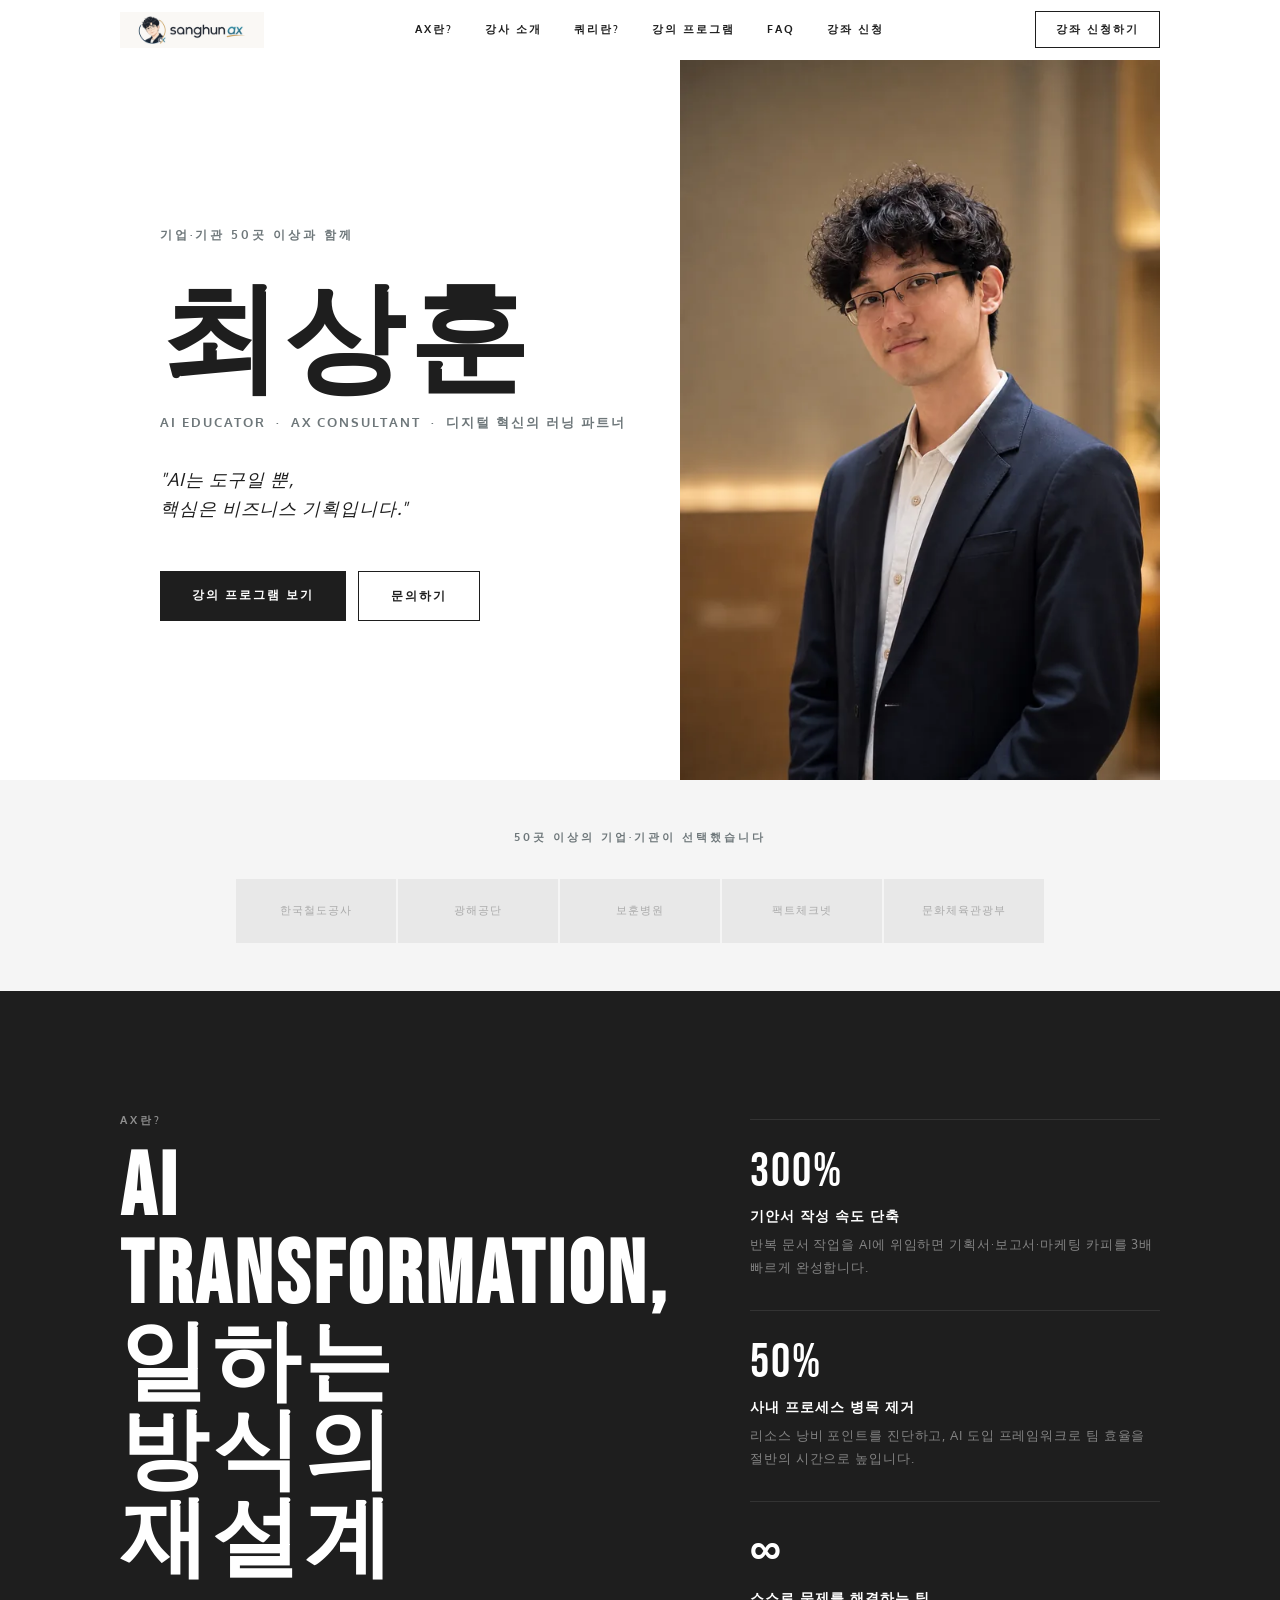
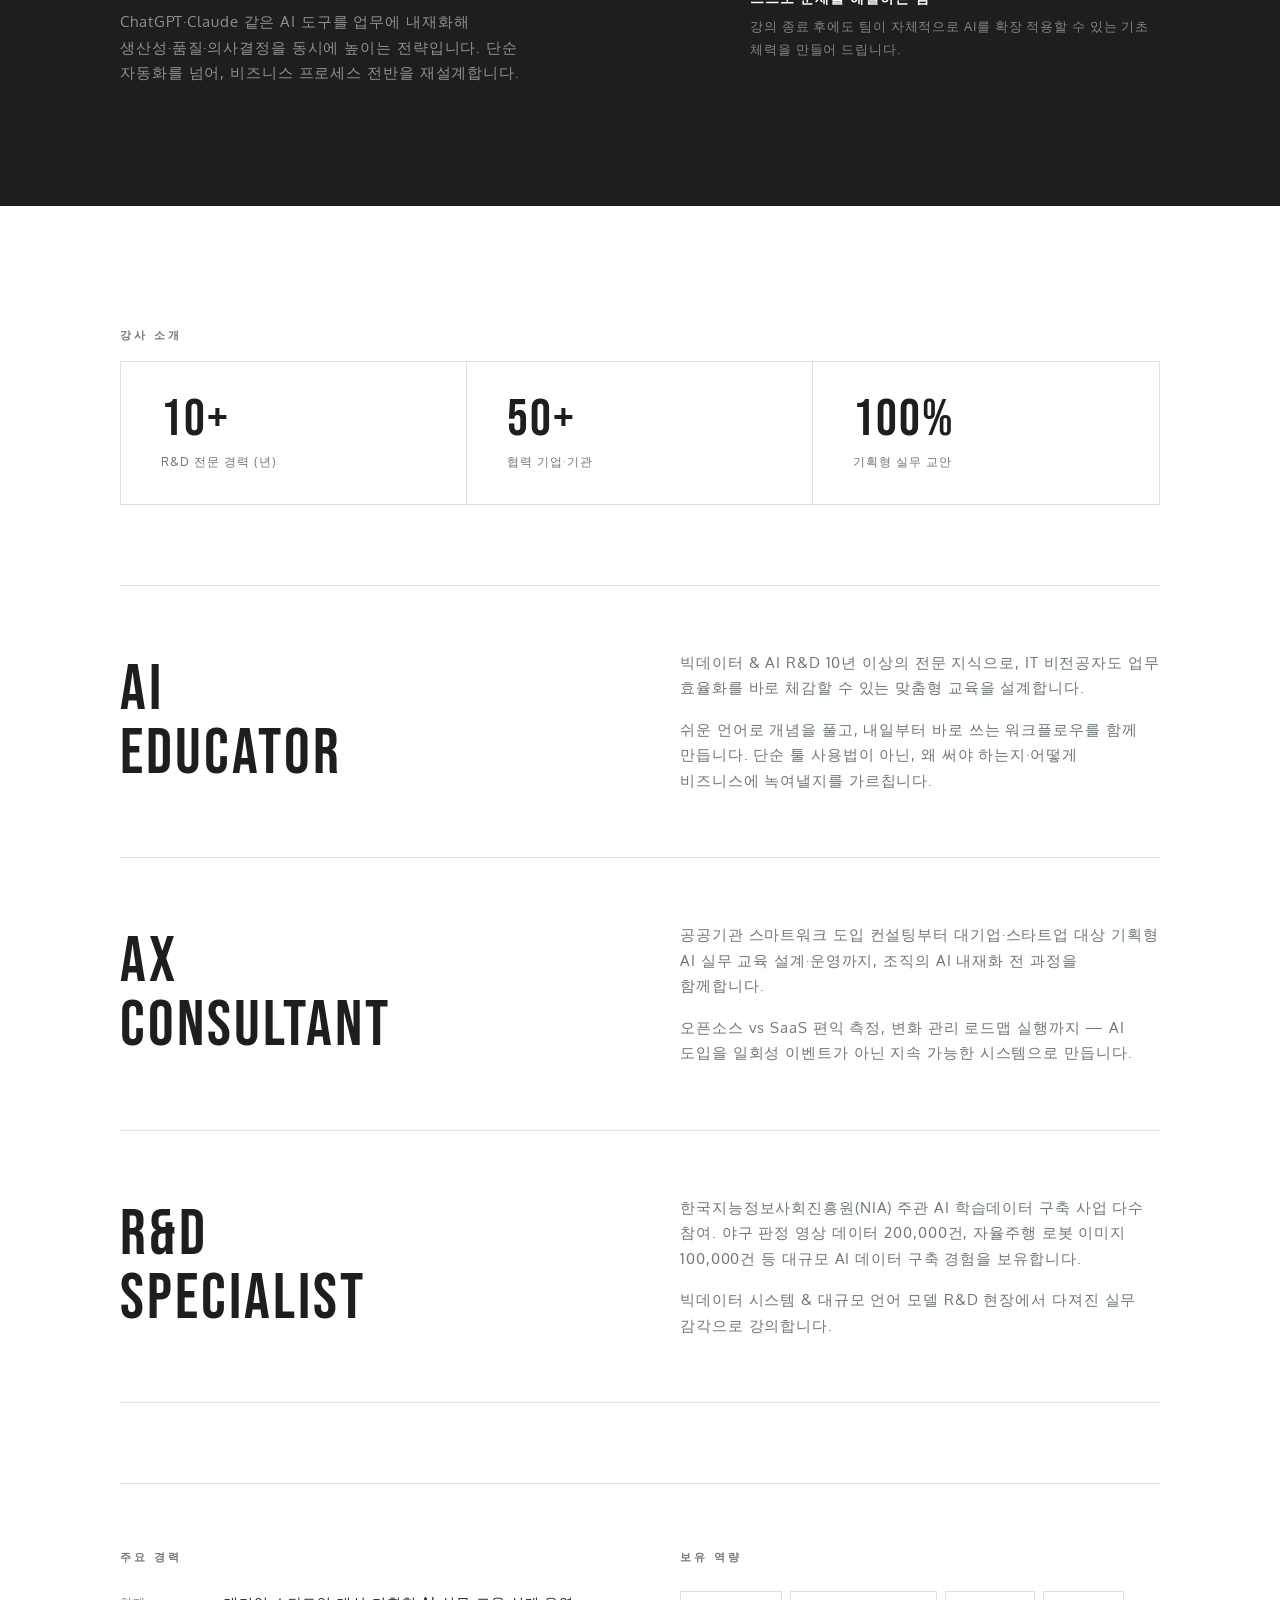
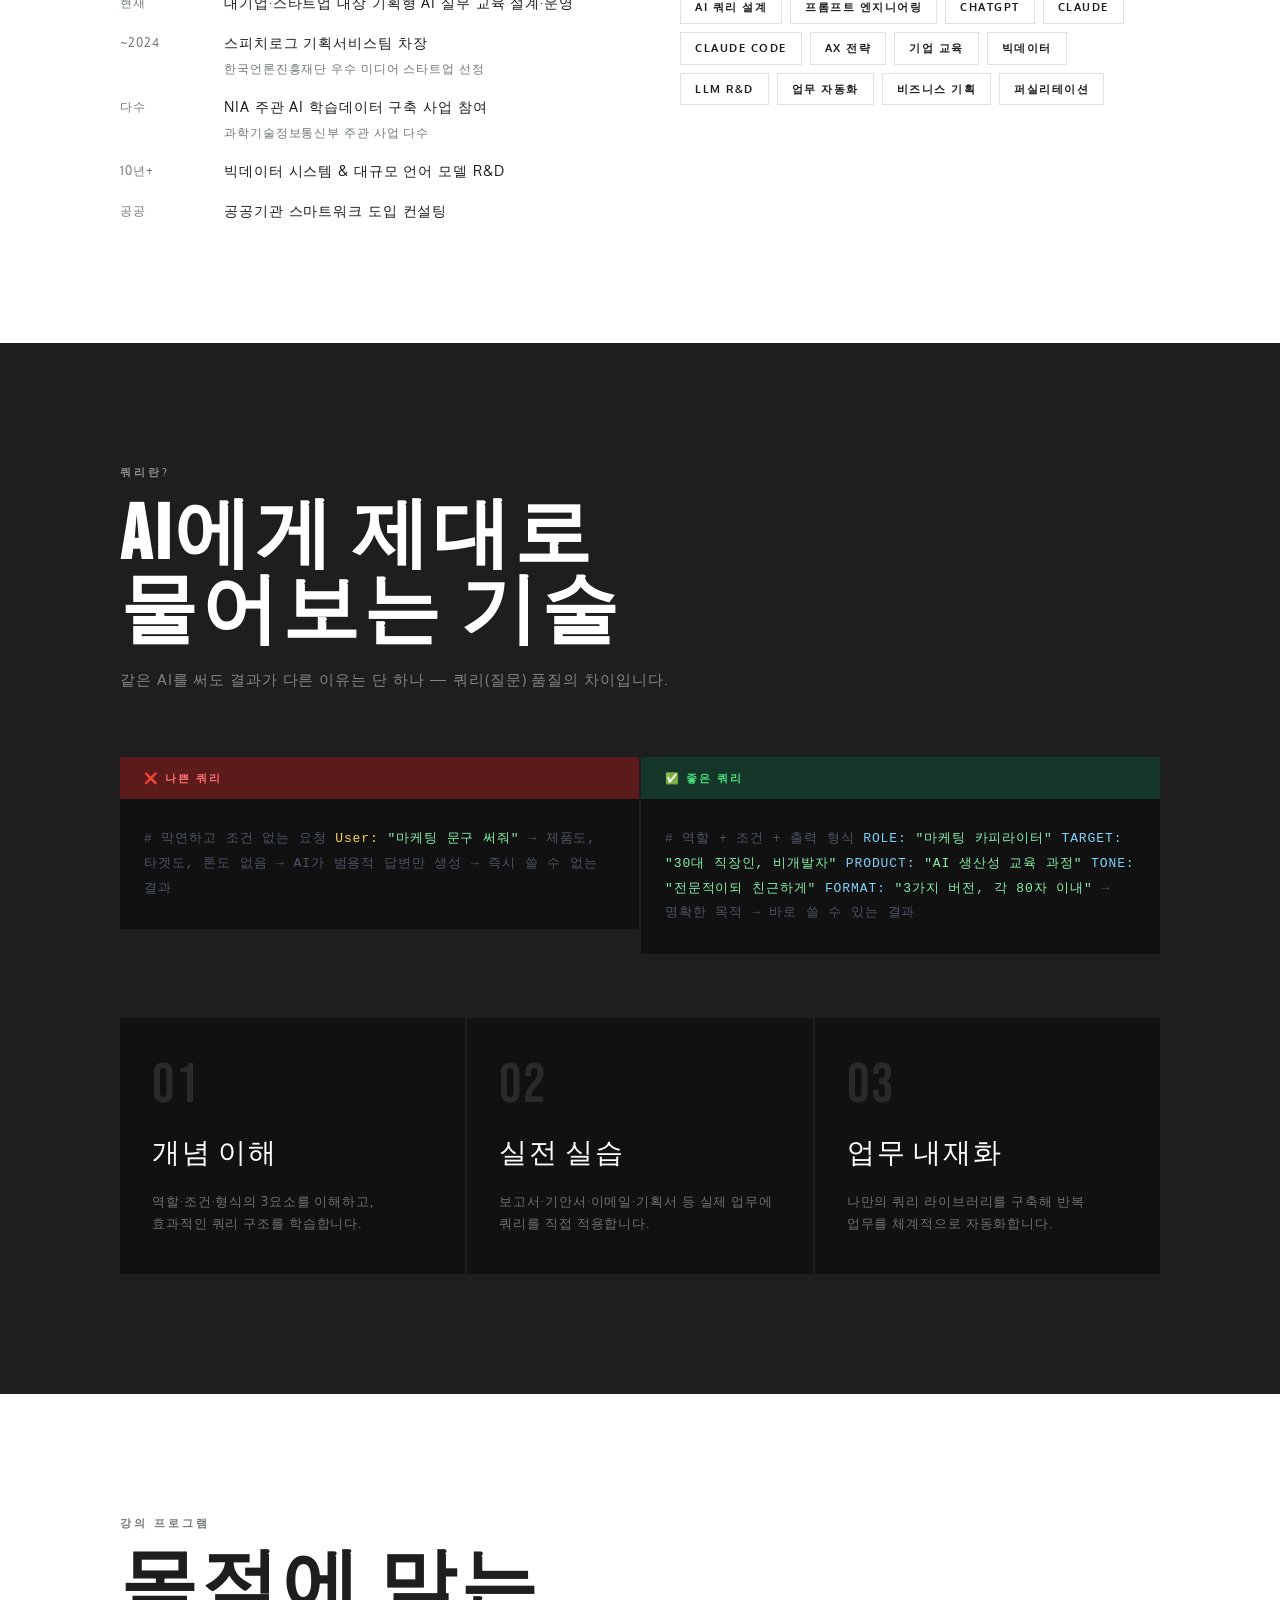
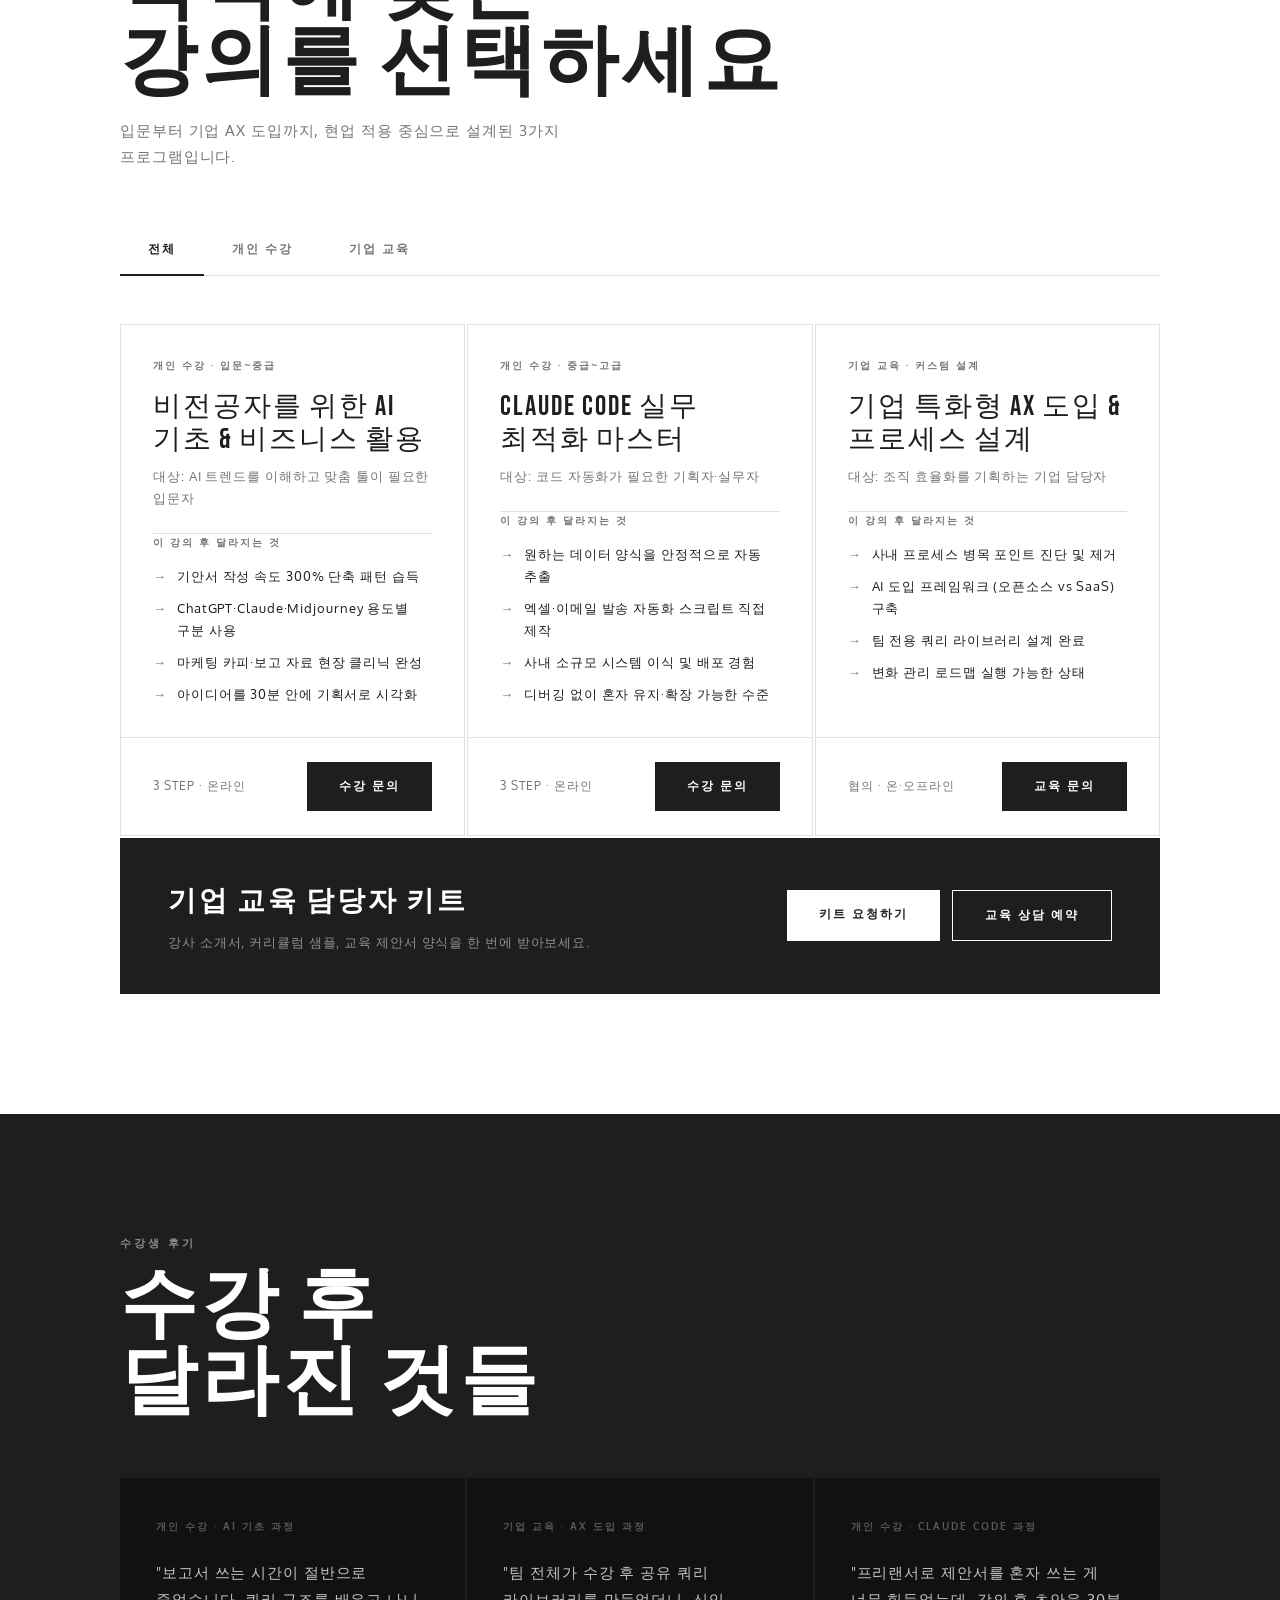
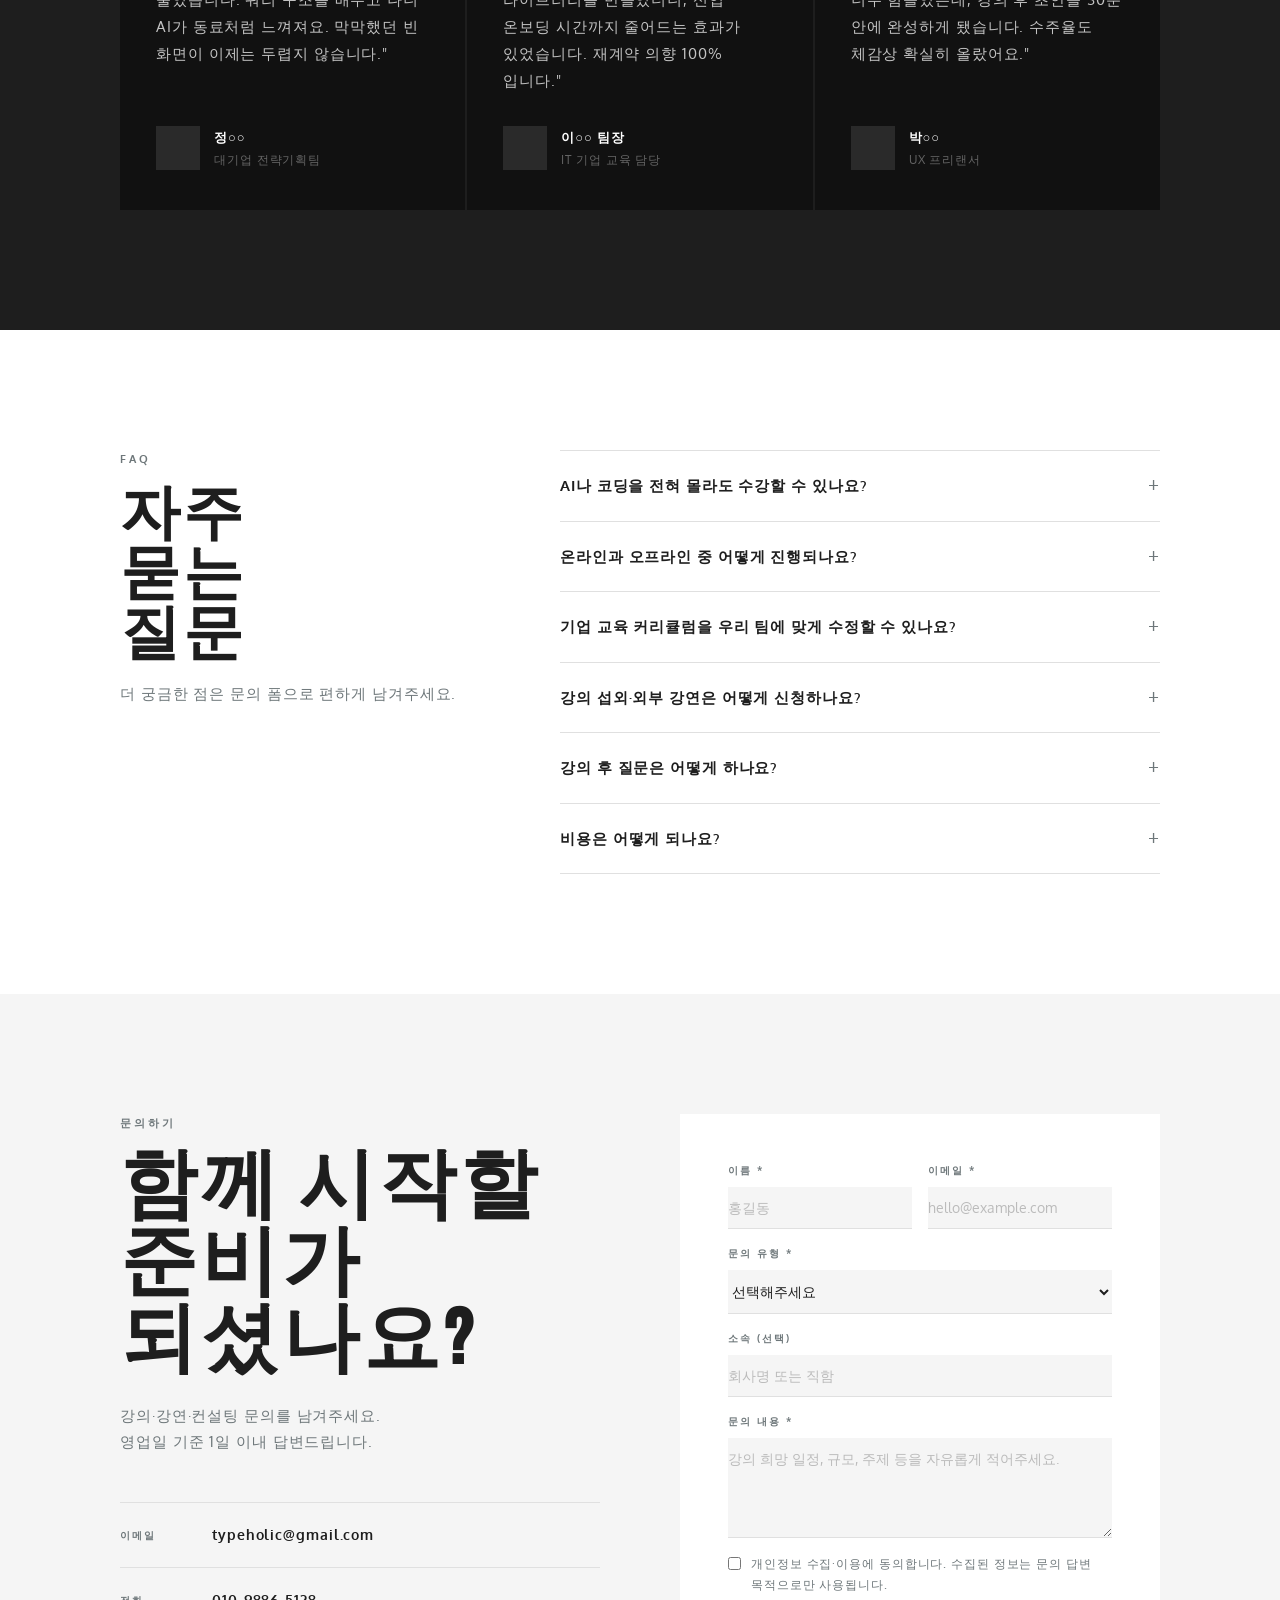
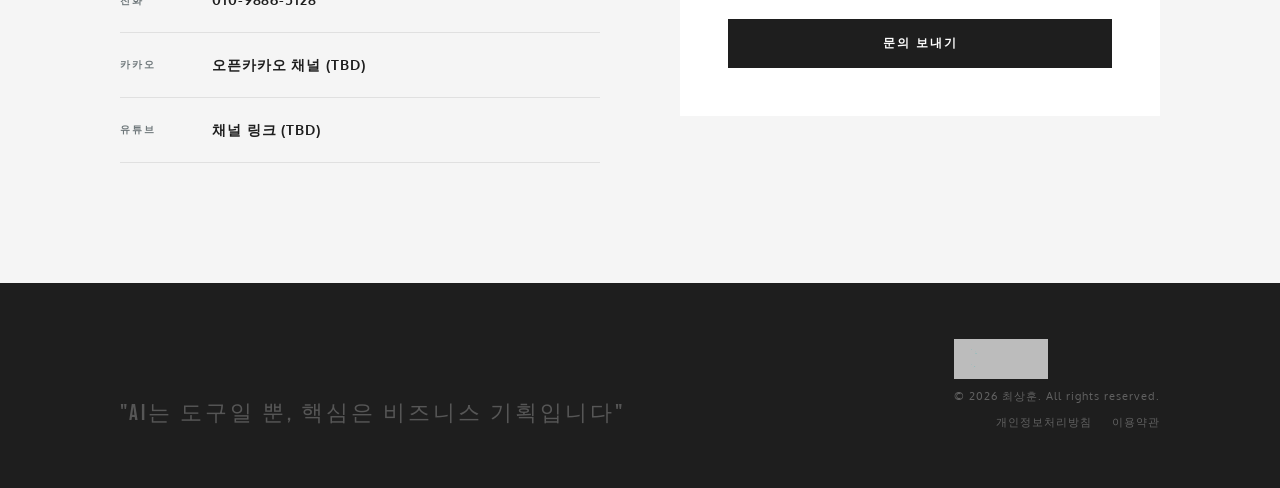
==== commit efd49cb6: "Optimize images: convert to resized WebP (~8.6MB -> ~220KB) Convert all in-use raster assets (book c" ====
--- a/about.html
+++ b/about.html
@@ -3,6 +3,7 @@
 <head>
   <meta charset="UTF-8" />
   <meta name="viewport" content="width=device-width, initial-scale=1.0" />
+  <link rel="icon" type="image/png" href="assets/favicon.png" />
   <title>최상훈 — AI Educator & AX Consultant</title>
   <link rel="preconnect" href="https://fonts.googleapis.com" />
   <link rel="preconnect" href="https://fonts.gstatic.com" crossorigin />
@@ -590,7 +591,7 @@
   <nav id="nav-global">
     <div class="wrap">
       <a href="#section-hero" class="nav-logo">
-        <img src="assets/sanghun-ax-logo-header.png" alt="sanghun ax" style="height:36px; width:auto; display:block;" />
+        <img src="assets/sanghun-ax-logo-header.webp" alt="sanghun ax" style="height:36px; width:auto; display:block;" />
       </a>
       <div class="nav-links">
         <a href="#section-about-ax">AX란?</a>
@@ -645,7 +646,7 @@
       </div>
     </div>
 
-    <img src="assets/choi-instructor-profile.png" alt="최상훈 강사" class="hero-photo" style="object-fit:cover; object-position:center 10%; width:100%; height:100%;" />
+    <img src="assets/choi-instructor-profile.webp" alt="최상훈 강사" class="hero-photo" style="object-fit:cover; object-position:center 10%; width:100%; height:100%;" />
     </div>
   </section>
 
@@ -1271,7 +1272,7 @@
     <div class="wrap">
       <div class="footer-slogan">"AI는 도구일 뿐, 핵심은 비즈니스 기획입니다"</div>
       <div class="footer-right">
-        <img src="assets/sanghun-ax-logo-generated.png" alt="sanghun ax" style="height:40px; width:auto; display:block; margin-bottom:8px; opacity:0.7; filter:brightness(10);" />
+        <img src="assets/sanghun-ax-logo-generated.webp" alt="sanghun ax" style="height:40px; width:auto; display:block; margin-bottom:8px; opacity:0.7; filter:brightness(10);" />
         <div class="footer-copy">© 2026 최상훈. All rights reserved.</div>
         <div class="footer-links">
           <a href="#">개인정보처리방침</a>
